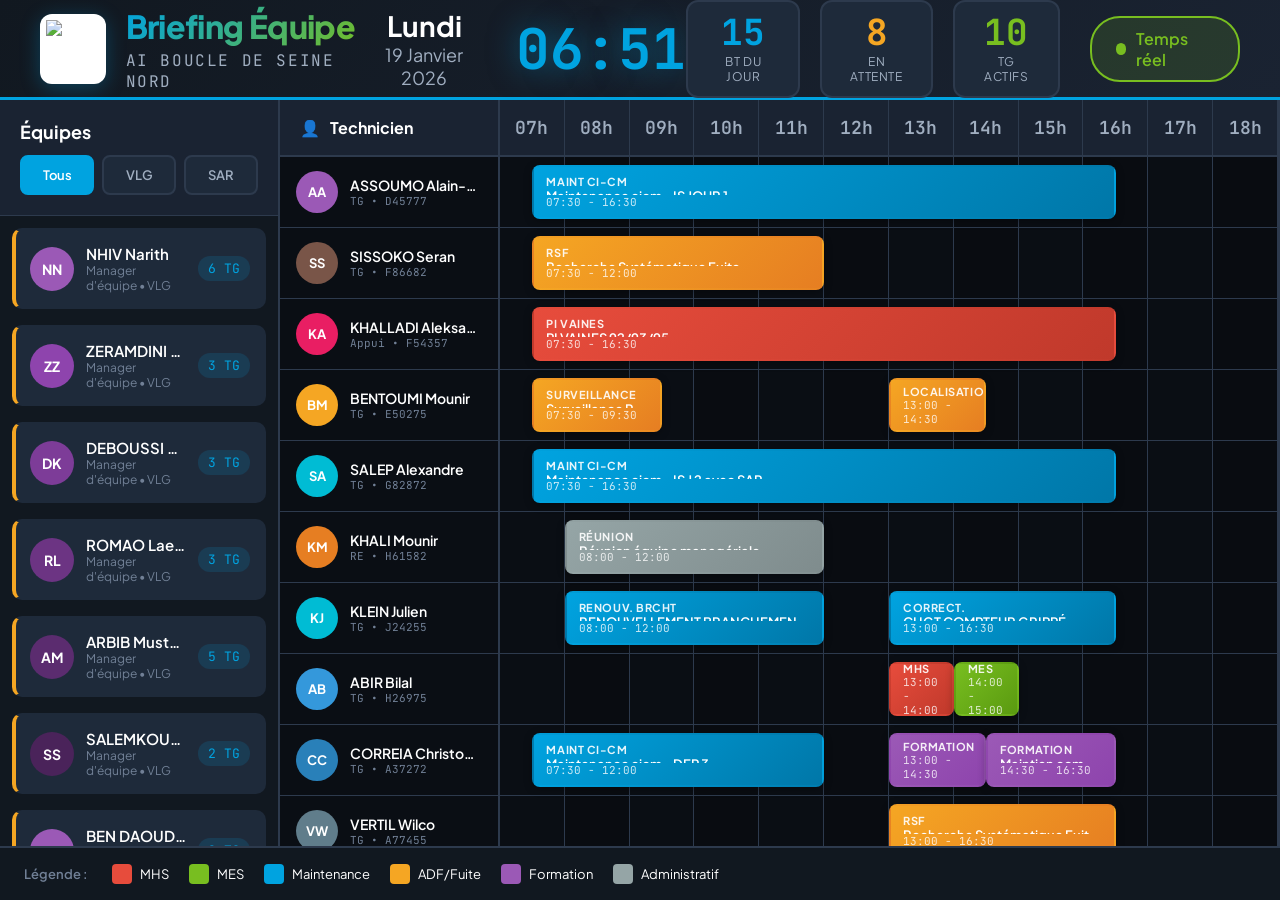
==== briefing.html @ 9b5181e1 "Add files via upload" ====
<!DOCTYPE html>
<html lang="fr">
<head>
    <meta charset="UTF-8">
    <meta name="viewport" content="width=device-width, initial-scale=1.0">
    <title>GRDF BDSN - Briefing Équipe</title>
    <link rel="preconnect" href="https://fonts.googleapis.com">
    <link rel="preconnect" href="https://fonts.gstatic.com" crossorigin>
    <link href="https://fonts.googleapis.com/css2?family=JetBrains+Mono:wght@400;500;600;700&family=Plus+Jakarta+Sans:wght@400;500;600;700;800&display=swap" rel="stylesheet">
    <style>
        :root {
            /* GRDF Corporate Colors */
            --grdf-blue: #00A3E0;
            --grdf-blue-dark: #0077A8;
            --grdf-green: #78BE20;
            --grdf-green-dark: #5A9A10;
            --grdf-orange: #F5A623;
            --grdf-red: #E74C3C;
            
            /* Dark Theme for visibility */
            --bg-primary: #0a0e14;
            --bg-secondary: #111820;
            --bg-tertiary: #1a2332;
            --bg-card: #1e2a3a;
            --border-color: #2d3a4d;
            --border-accent: #3d4a5d;
            
            /* Text - High contrast */
            --text-primary: #ffffff;
            --text-secondary: #a0aec0;
            --text-muted: #718096;
            
            /* Status Colors - Vibrant */
            --status-pending: #F5A623;
            --status-inprogress: #00A3E0;
            --status-completed: #78BE20;
            
            /* Type Colors */
            --type-mhs: #E74C3C;
            --type-mes: #78BE20;
            --type-maintenance: #00A3E0;
            --type-adf: #F5A623;
            --type-formation: #9B59B6;
            --type-administratif: #95A5A6;
            
            /* Fonts */
            --font-mono: 'JetBrains Mono', monospace;
            --font-sans: 'Plus Jakarta Sans', sans-serif;
        }

        * {
            margin: 0;
            padding: 0;
            box-sizing: border-box;
        }

        html, body {
            width: 100%;
            height: 100%;
            overflow: hidden;
            font-family: var(--font-sans);
            background: var(--bg-primary);
            color: var(--text-primary);
        }

        /* ==================== MAIN LAYOUT ==================== */
        .app {
            display: flex;
            flex-direction: column;
            height: 100vh;
            width: 100vw;
        }

        /* ==================== HEADER ==================== */
        .header {
            height: 100px;
            background: linear-gradient(135deg, var(--bg-secondary) 0%, var(--bg-tertiary) 100%);
            border-bottom: 3px solid var(--grdf-blue);
            display: flex;
            align-items: center;
            justify-content: space-between;
            padding: 0 40px;
            flex-shrink: 0;
        }

        .header-left {
            display: flex;
            align-items: center;
            gap: 30px;
        }

        .logo {
            display: flex;
            align-items: center;
            gap: 20px;
        }

        .logo-icon {
            width: 70px;
            height: 70px;
            border-radius: 12px;
            overflow: hidden;
            background: white;
            padding: 6px;
            box-shadow: 0 4px 20px rgba(0,163,224,0.3);
        }

        .logo-icon img {
            width: 100%;
            height: 100%;
            object-fit: contain;
        }

        .logo-text {
            display: flex;
            flex-direction: column;
            gap: 4px;
        }

        .logo-title {
            font-size: 32px;
            font-weight: 800;
            letter-spacing: -0.02em;
            background: linear-gradient(135deg, var(--grdf-blue), var(--grdf-green));
            -webkit-background-clip: text;
            -webkit-text-fill-color: transparent;
            background-clip: text;
        }

        .logo-subtitle {
            font-family: var(--font-mono);
            font-size: 16px;
            color: var(--text-secondary);
            letter-spacing: 0.1em;
        }

        .header-center {
            display: flex;
            align-items: center;
            gap: 40px;
        }

        .date-display {
            text-align: center;
        }

        .date-day {
            font-size: 28px;
            font-weight: 700;
            color: var(--text-primary);
        }

        .date-full {
            font-size: 18px;
            color: var(--text-secondary);
        }

        .clock {
            font-family: var(--font-mono);
            font-size: 56px;
            font-weight: 700;
            color: var(--grdf-blue);
            text-shadow: 0 0 30px rgba(0,163,224,0.5);
        }

        .header-right {
            display: flex;
            align-items: center;
            gap: 30px;
        }

        .stats-row {
            display: flex;
            gap: 20px;
        }

        .stat-box {
            background: var(--bg-card);
            border: 2px solid var(--border-color);
            border-radius: 12px;
            padding: 12px 24px;
            text-align: center;
            min-width: 100px;
            transition: all 0.3s;
        }

        .stat-box:hover {
            border-color: var(--grdf-blue);
            transform: scale(1.05);
        }

        .stat-value {
            font-family: var(--font-mono);
            font-size: 36px;
            font-weight: 700;
            line-height: 1;
        }

        .stat-value.blue { color: var(--grdf-blue); }
        .stat-value.green { color: var(--grdf-green); }
        .stat-value.orange { color: var(--grdf-orange); }

        .stat-label {
            font-size: 12px;
            color: var(--text-secondary);
            text-transform: uppercase;
            letter-spacing: 0.05em;
            margin-top: 4px;
        }

        .live-badge {
            display: flex;
            align-items: center;
            gap: 10px;
            background: rgba(120,190,32,0.15);
            border: 2px solid var(--grdf-green);
            border-radius: 30px;
            padding: 10px 24px;
            font-size: 16px;
            font-weight: 600;
            color: var(--grdf-green);
        }

        .live-dot {
            width: 12px;
            height: 12px;
            background: var(--grdf-green);
            border-radius: 50%;
            animation: pulse 2s infinite;
        }

        @keyframes pulse {
            0%, 100% { opacity: 1; box-shadow: 0 0 0 0 rgba(120,190,32,0.7); }
            50% { opacity: 0.8; box-shadow: 0 0 0 10px rgba(120,190,32,0); }
        }

        /* ==================== CONTENT AREA ==================== */
        .content {
            flex: 1;
            display: flex;
            overflow: hidden;
        }

        /* ==================== TEAMS SIDEBAR ==================== */
        .teams-sidebar {
            width: 280px;
            background: var(--bg-secondary);
            border-right: 2px solid var(--border-color);
            display: flex;
            flex-direction: column;
            overflow: hidden;
        }

        .sidebar-header {
            padding: 20px;
            border-bottom: 1px solid var(--border-color);
            background: var(--bg-tertiary);
        }

        .sidebar-title {
            font-size: 18px;
            font-weight: 700;
            margin-bottom: 12px;
        }

        .team-filters {
            display: flex;
            gap: 8px;
        }

        .filter-btn {
            flex: 1;
            padding: 10px;
            background: var(--bg-card);
            border: 2px solid var(--border-color);
            border-radius: 8px;
            color: var(--text-secondary);
            font-family: var(--font-sans);
            font-size: 13px;
            font-weight: 600;
            cursor: pointer;
            transition: all 0.2s;
        }

        .filter-btn:hover {
            border-color: var(--grdf-blue);
            color: var(--text-primary);
        }

        .filter-btn.active {
            background: var(--grdf-blue);
            border-color: var(--grdf-blue);
            color: white;
        }

        .teams-list {
            flex: 1;
            overflow-y: auto;
            padding: 12px;
        }

        .team-group {
            margin-bottom: 16px;
        }

        .team-group-title {
            font-family: var(--font-mono);
            font-size: 11px;
            font-weight: 600;
            color: var(--text-muted);
            text-transform: uppercase;
            letter-spacing: 0.1em;
            padding: 8px 12px;
            border-bottom: 1px solid var(--border-color);
            margin-bottom: 8px;
        }

        .team-item {
            display: flex;
            align-items: center;
            gap: 12px;
            padding: 14px;
            background: var(--bg-card);
            border: 2px solid transparent;
            border-radius: 10px;
            margin-bottom: 8px;
            cursor: pointer;
            transition: all 0.2s;
        }

        .team-item:hover {
            border-color: var(--border-accent);
            transform: translateX(4px);
        }

        .team-item.active {
            border-color: var(--grdf-blue);
            background: rgba(0,163,224,0.1);
        }

        .team-item.manager {
            border-left: 4px solid var(--grdf-orange);
        }

        .team-avatar {
            width: 44px;
            height: 44px;
            border-radius: 50%;
            display: flex;
            align-items: center;
            justify-content: center;
            font-size: 14px;
            font-weight: 700;
            flex-shrink: 0;
        }

        .team-info {
            flex: 1;
            min-width: 0;
        }

        .team-name {
            font-size: 15px;
            font-weight: 600;
            white-space: nowrap;
            overflow: hidden;
            text-overflow: ellipsis;
        }

        .team-role {
            font-size: 12px;
            color: var(--text-muted);
        }

        .team-count {
            font-family: var(--font-mono);
            font-size: 13px;
            color: var(--grdf-blue);
            background: rgba(0,163,224,0.15);
            padding: 4px 10px;
            border-radius: 12px;
        }

        /* ==================== MAIN TIMELINE ==================== */
        .timeline-area {
            flex: 1;
            display: flex;
            flex-direction: column;
            overflow: hidden;
            background: var(--bg-primary);
        }

        .timeline-header {
            display: flex;
            background: var(--bg-tertiary);
            border-bottom: 2px solid var(--border-color);
            flex-shrink: 0;
        }

        .timeline-corner {
            width: 220px;
            min-width: 220px;
            padding: 16px 20px;
            font-weight: 700;
            font-size: 16px;
            border-right: 2px solid var(--border-color);
            display: flex;
            align-items: center;
            gap: 10px;
        }

        .timeline-hours {
            flex: 1;
            display: flex;
        }

        .timeline-hour {
            flex: 1;
            padding: 16px 0;
            text-align: center;
            font-family: var(--font-mono);
            font-size: 18px;
            font-weight: 600;
            color: var(--text-secondary);
            border-right: 1px solid var(--border-color);
            position: relative;
        }

        .timeline-hour.current {
            color: var(--grdf-blue);
            background: rgba(0,163,224,0.1);
        }

        .timeline-hour.current::after {
            content: '';
            position: absolute;
            bottom: 0;
            left: 50%;
            width: 3px;
            height: 100vh;
            background: var(--grdf-blue);
            opacity: 0.5;
            transform: translateX(-50%);
            z-index: 10;
        }

        .timeline-body {
            flex: 1;
            overflow-y: auto;
            overflow-x: hidden;
        }

        .timeline-row {
            display: flex;
            border-bottom: 1px solid var(--border-color);
            min-height: 70px;
            transition: all 0.2s;
        }

        .timeline-row:hover {
            background: var(--bg-secondary);
        }

        .timeline-row.selected {
            background: rgba(0,163,224,0.1);
        }

        .timeline-agent {
            width: 220px;
            min-width: 220px;
            padding: 12px 16px;
            display: flex;
            align-items: center;
            gap: 12px;
            border-right: 2px solid var(--border-color);
            cursor: pointer;
            transition: all 0.2s;
        }

        .timeline-agent:hover {
            background: var(--bg-tertiary);
        }

        .agent-avatar {
            width: 42px;
            height: 42px;
            border-radius: 50%;
            display: flex;
            align-items: center;
            justify-content: center;
            font-size: 13px;
            font-weight: 700;
            flex-shrink: 0;
        }

        .agent-info {
            flex: 1;
            min-width: 0;
        }

        .agent-name {
            font-size: 14px;
            font-weight: 600;
            white-space: nowrap;
            overflow: hidden;
            text-overflow: ellipsis;
        }

        .agent-meta {
            font-size: 11px;
            color: var(--text-muted);
            font-family: var(--font-mono);
        }

        .timeline-slots {
            flex: 1;
            display: flex;
            position: relative;
        }

        .timeline-slot {
            flex: 1;
            border-right: 1px solid var(--border-color);
            min-height: 70px;
        }

        .timeline-slot:nth-child(even) {
            background: rgba(0,0,0,0.15);
        }

        /* BT Blocks */
        .bt-block {
            position: absolute;
            top: 8px;
            bottom: 8px;
            border-radius: 8px;
            padding: 8px 12px;
            display: flex;
            flex-direction: column;
            justify-content: center;
            cursor: pointer;
            transition: all 0.2s;
            overflow: hidden;
            box-shadow: 0 2px 8px rgba(0,0,0,0.3);
            border: 2px solid transparent;
        }

        .bt-block:hover {
            transform: scaleY(1.1);
            z-index: 20;
            box-shadow: 0 4px 20px rgba(0,0,0,0.5);
        }

        .bt-block.selected {
            border-color: white;
            z-index: 25;
        }

        .bt-block.mhs { background: linear-gradient(135deg, var(--type-mhs), #c0392b); }
        .bt-block.mes { background: linear-gradient(135deg, var(--type-mes), #5a9a10); }
        .bt-block.maintenance { background: linear-gradient(135deg, var(--type-maintenance), #0077a8); }
        .bt-block.adf { background: linear-gradient(135deg, var(--type-adf), #e67e22); }
        .bt-block.formation { background: linear-gradient(135deg, var(--type-formation), #8e44ad); }
        .bt-block.administratif { background: linear-gradient(135deg, var(--type-administratif), #7f8c8d); }

        .bt-block-type {
            font-size: 11px;
            font-weight: 700;
            text-transform: uppercase;
            letter-spacing: 0.05em;
            opacity: 0.9;
        }

        .bt-block-title {
            font-size: 13px;
            font-weight: 600;
            white-space: nowrap;
            overflow: hidden;
            text-overflow: ellipsis;
            line-height: 1.3;
        }

        .bt-block-time {
            font-family: var(--font-mono);
            font-size: 11px;
            opacity: 0.8;
        }

        /* ==================== DETAIL PANEL ==================== */
        .detail-panel {
            width: 0;
            background: var(--bg-secondary);
            border-left: 2px solid var(--border-color);
            overflow: hidden;
            transition: width 0.3s ease;
            display: flex;
            flex-direction: column;
        }

        .detail-panel.open {
            width: 450px;
        }

        .detail-header {
            padding: 24px;
            background: var(--bg-tertiary);
            border-bottom: 2px solid var(--border-color);
            display: flex;
            justify-content: space-between;
            align-items: flex-start;
        }

        .detail-title-section {
            flex: 1;
        }

        .detail-bt-number {
            font-family: var(--font-mono);
            font-size: 14px;
            color: var(--grdf-blue);
            margin-bottom: 8px;
        }

        .detail-title {
            font-size: 20px;
            font-weight: 700;
            line-height: 1.3;
        }

        .detail-close {
            width: 44px;
            height: 44px;
            display: flex;
            align-items: center;
            justify-content: center;
            background: var(--bg-card);
            border: 2px solid var(--border-color);
            border-radius: 10px;
            color: var(--text-secondary);
            cursor: pointer;
            font-size: 24px;
            transition: all 0.2s;
            flex-shrink: 0;
            margin-left: 16px;
        }

        .detail-close:hover {
            border-color: var(--grdf-red);
            color: var(--grdf-red);
        }

        .detail-body {
            flex: 1;
            overflow-y: auto;
            padding: 24px;
        }

        .detail-section {
            margin-bottom: 28px;
        }

        .detail-section-title {
            font-family: var(--font-mono);
            font-size: 11px;
            font-weight: 600;
            text-transform: uppercase;
            letter-spacing: 0.1em;
            color: var(--text-muted);
            padding-bottom: 12px;
            border-bottom: 1px solid var(--border-color);
            margin-bottom: 16px;
        }

        .detail-grid {
            display: grid;
            grid-template-columns: 1fr 1fr;
            gap: 16px;
        }

        .detail-item {
            display: flex;
            flex-direction: column;
            gap: 4px;
        }

        .detail-item.full {
            grid-column: span 2;
        }

        .detail-label {
            font-size: 11px;
            color: var(--text-muted);
            text-transform: uppercase;
            letter-spacing: 0.05em;
        }

        .detail-value {
            font-size: 15px;
            color: var(--text-primary);
            line-height: 1.4;
        }

        .detail-type-badge {
            display: inline-flex;
            align-items: center;
            gap: 8px;
            padding: 8px 16px;
            border-radius: 8px;
            font-size: 14px;
            font-weight: 600;
        }

        .detail-type-badge.mhs { background: rgba(231,76,60,0.2); color: var(--type-mhs); }
        .detail-type-badge.mes { background: rgba(120,190,32,0.2); color: var(--type-mes); }
        .detail-type-badge.maintenance { background: rgba(0,163,224,0.2); color: var(--type-maintenance); }
        .detail-type-badge.adf { background: rgba(245,166,35,0.2); color: var(--type-adf); }
        .detail-type-badge.formation { background: rgba(155,89,182,0.2); color: var(--type-formation); }
        .detail-type-badge.administratif { background: rgba(149,165,166,0.2); color: var(--type-administratif); }

        .detail-team-list {
            display: flex;
            flex-direction: column;
            gap: 12px;
        }

        .detail-team-member {
            display: flex;
            align-items: center;
            gap: 14px;
            padding: 14px;
            background: var(--bg-card);
            border-radius: 10px;
            border: 1px solid var(--border-color);
        }

        .detail-team-avatar {
            width: 46px;
            height: 46px;
            border-radius: 50%;
            display: flex;
            align-items: center;
            justify-content: center;
            font-size: 14px;
            font-weight: 700;
        }

        .detail-team-info {
            flex: 1;
        }

        .detail-team-name {
            font-size: 15px;
            font-weight: 600;
        }

        .detail-team-role {
            font-size: 12px;
            color: var(--text-secondary);
        }

        .detail-observations {
            background: var(--bg-card);
            border: 1px solid var(--border-color);
            border-radius: 10px;
            padding: 16px;
            font-size: 14px;
            line-height: 1.6;
            color: var(--text-secondary);
        }

        /* ==================== LEGEND ==================== */
        .legend {
            display: flex;
            align-items: center;
            gap: 24px;
            padding: 16px 24px;
            background: var(--bg-secondary);
            border-top: 2px solid var(--border-color);
        }

        .legend-title {
            font-size: 13px;
            font-weight: 600;
            color: var(--text-muted);
        }

        .legend-items {
            display: flex;
            gap: 20px;
            flex-wrap: wrap;
        }

        .legend-item {
            display: flex;
            align-items: center;
            gap: 8px;
            font-size: 13px;
        }

        .legend-color {
            width: 20px;
            height: 20px;
            border-radius: 4px;
        }

        .legend-color.mhs { background: var(--type-mhs); }
        .legend-color.mes { background: var(--type-mes); }
        .legend-color.maintenance { background: var(--type-maintenance); }
        .legend-color.adf { background: var(--type-adf); }
        .legend-color.formation { background: var(--type-formation); }
        .legend-color.administratif { background: var(--type-administratif); }

        /* ==================== SCROLLBAR ==================== */
        ::-webkit-scrollbar {
            width: 10px;
            height: 10px;
        }

        ::-webkit-scrollbar-track {
            background: var(--bg-primary);
        }

        ::-webkit-scrollbar-thumb {
            background: var(--border-color);
            border-radius: 5px;
        }

        ::-webkit-scrollbar-thumb:hover {
            background: var(--border-accent);
        }

        /* ==================== RESPONSIVE 4K ==================== */
        @media (min-width: 3000px) {
            .header { height: 140px; padding: 0 60px; }
            .logo-icon { width: 100px; height: 100px; }
            .logo-title { font-size: 48px; }
            .logo-subtitle { font-size: 22px; }
            .clock { font-size: 80px; }
            .date-day { font-size: 40px; }
            .date-full { font-size: 24px; }
            .stat-value { font-size: 52px; }
            .stat-label { font-size: 16px; }
            .teams-sidebar { width: 380px; }
            .team-item { padding: 20px; }
            .team-name { font-size: 20px; }
            .timeline-corner { width: 300px; min-width: 300px; font-size: 22px; }
            .timeline-hour { font-size: 24px; padding: 24px 0; }
            .timeline-agent { width: 300px; min-width: 300px; }
            .agent-name { font-size: 18px; }
            .timeline-row { min-height: 90px; }
            .bt-block { padding: 12px 16px; }
            .bt-block-type { font-size: 14px; }
            .bt-block-title { font-size: 16px; }
            .detail-panel.open { width: 600px; }
            .detail-title { font-size: 28px; }
        }
    </style>
</head>
<body>
    <div class="app">
        <!-- HEADER -->
        <header class="header">
            <div class="header-left">
                <div class="logo">
                    <div class="logo-icon">
                        <img src="https://raw.githubusercontent.com/rachidben91-web/Lecteur-plan-terrain/main/assets/logo-grdf-bdsn1.png" alt="GRDF">
                    </div>
                    <div class="logo-text">
                        <span class="logo-title">Briefing Équipe</span>
                        <span class="logo-subtitle">AI BOUCLE DE SEINE NORD</span>
                    </div>
                </div>
            </div>
            <div class="header-center">
                <div class="date-display">
                    <div class="date-day" id="dateDay">Lundi</div>
                    <div class="date-full" id="dateFull">19 Janvier 2026</div>
                </div>
                <div class="clock" id="clock">07:30</div>
            </div>
            <div class="header-right">
                <div class="stats-row">
                    <div class="stat-box">
                        <div class="stat-value blue" id="statBT">32</div>
                        <div class="stat-label">BT du jour</div>
                    </div>
                    <div class="stat-box">
                        <div class="stat-value orange" id="statPending">8</div>
                        <div class="stat-label">En attente</div>
                    </div>
                    <div class="stat-box">
                        <div class="stat-value green" id="statActive">24</div>
                        <div class="stat-label">TG actifs</div>
                    </div>
                </div>
                <div class="live-badge">
                    <div class="live-dot"></div>
                    <span>Temps réel</span>
                </div>
            </div>
        </header>

        <!-- CONTENT -->
        <div class="content">
            <!-- TEAMS SIDEBAR -->
            <aside class="teams-sidebar">
                <div class="sidebar-header">
                    <div class="sidebar-title">Équipes</div>
                    <div class="team-filters">
                        <button class="filter-btn active" data-filter="all">Tous</button>
                        <button class="filter-btn" data-filter="VLG">VLG</button>
                        <button class="filter-btn" data-filter="SAR">SAR</button>
                    </div>
                </div>
                <div class="teams-list" id="teamsList">
                    <!-- Populated by JS -->
                </div>
            </aside>

            <!-- TIMELINE -->
            <div class="timeline-area">
                <div class="timeline-header">
                    <div class="timeline-corner">
                        <span>👤</span>
                        <span>Technicien</span>
                    </div>
                    <div class="timeline-hours" id="timelineHours">
                        <!-- Hours 7h to 18h -->
                    </div>
                </div>
                <div class="timeline-body" id="timelineBody">
                    <!-- Timeline rows -->
                </div>
            </div>

            <!-- DETAIL PANEL -->
            <div class="detail-panel" id="detailPanel">
                <div class="detail-header">
                    <div class="detail-title-section">
                        <div class="detail-bt-number" id="detailBtNumber"></div>
                        <h2 class="detail-title" id="detailTitle"></h2>
                    </div>
                    <button class="detail-close" onclick="closeDetail()">✕</button>
                </div>
                <div class="detail-body" id="detailBody">
                    <!-- Detail content -->
                </div>
            </div>
        </div>

        <!-- LEGEND -->
        <div class="legend">
            <span class="legend-title">Légende :</span>
            <div class="legend-items">
                <div class="legend-item"><div class="legend-color mhs"></div><span>MHS</span></div>
                <div class="legend-item"><div class="legend-color mes"></div><span>MES</span></div>
                <div class="legend-item"><div class="legend-color maintenance"></div><span>Maintenance</span></div>
                <div class="legend-item"><div class="legend-color adf"></div><span>ADF/Fuite</span></div>
                <div class="legend-item"><div class="legend-color formation"></div><span>Formation</span></div>
                <div class="legend-item"><div class="legend-color administratif"></div><span>Administratif</span></div>
            </div>
        </div>
    </div>

    <script>
        // ==================== DATA ====================
        const managers = [
            { name: 'NHIV Narith', nni: 'F23382', role: 'Manager d\'équipe', site: 'VLG', color: '#9B59B6' },
            { name: 'ZERAMDINI Zied', nni: 'J00654', role: 'Manager d\'équipe', site: 'VLG', color: '#8E44AD' },
            { name: 'DEBOUSSI Karim', nni: 'J00354', role: 'Manager d\'équipe', site: 'VLG', color: '#7D3C98' },
            { name: 'ROMAO Laetitia', nni: 'C53976', role: 'Manager d\'équipe', site: 'VLG', color: '#6C3483' },
            { name: 'ARBIB Mustapha', nni: 'I73173', role: 'Manager d\'équipe', site: 'VLG', color: '#5B2C6F' },
            { name: 'SALEMKOUR Sabrina', nni: 'E41148', role: 'Manager d\'équipe', site: 'VLG', color: '#4A235A' },
            { name: 'BEN DAOUD Rachid', nni: 'J60772', role: 'Manager d\'équipe', site: 'VLG', color: '#9B59B6' },
            { name: 'YAGOUBI Walid', nni: 'G58854', role: 'Manager d\'équipe', site: 'SAR', color: '#E67E22' },
            { name: 'ICHOUHID-AYADI Milia', nni: 'J57273', role: 'Manager d\'équipe', site: 'SAR', color: '#D35400' }
        ];

        const technicians = [
            // Équipe Narith Nhiv
            { name: 'KHALI Mounir', nni: 'H61582', role: 'RE', site: 'VLG', manager: 'NHIV Narith', color: '#E67E22' },
            { name: 'CAUSSARIEU Thomas', nni: 'A94073', role: 'TG', site: 'VLG', manager: 'NHIV Narith', color: '#3498DB' },
            { name: 'DESFONTAINES Richard', nni: 'E51772', role: 'TG', site: 'VLG', manager: 'NHIV Narith', color: '#2ECC71' },
            { name: 'FOURMONT Cédric', nni: 'I20971', role: 'TG', site: 'VLG', manager: 'NHIV Narith', color: '#1ABC9C' },
            { name: 'KLEIN Julien', nni: 'J24255', role: 'TG', site: 'VLG', manager: 'NHIV Narith', color: '#00BCD4' },
            { name: 'LE BOMIN Thomas', nni: 'G47781', role: 'TG', site: 'VLG', manager: 'NHIV Narith', color: '#03A9F4' },
            
            // Équipe Zied Zeramdini
            { name: 'ARIF Kamel', nni: 'F62981', role: 'TG', site: 'VLG', manager: 'ZERAMDINI Zied', color: '#9C27B0' },
            { name: 'HENRY Alexandre', nni: 'C33576', role: 'TG', site: 'VLG', manager: 'ZERAMDINI Zied', color: '#673AB7' },
            { name: 'SEGUY Alexis', nni: 'C35074', role: 'TG', site: 'VLG', manager: 'ZERAMDINI Zied', color: '#E67E22' },
            
            // Équipe Karim Deboussi
            { name: 'BENTOUMI Mounir', nni: 'E50275', role: 'TG', site: 'VLG', manager: 'DEBOUSSI Karim', color: '#F5A623' },
            { name: 'CISSE Amadou', nni: 'B99384', role: 'TG', site: 'VLG', manager: 'DEBOUSSI Karim', color: '#FF5722' },
            { name: 'SALEP Alexandre', nni: 'G82872', role: 'TG', site: 'VLG', manager: 'DEBOUSSI Karim', color: '#00BCD4' },
            
            // Équipe Laetitia Romao
            { name: 'ABIR Bilal', nni: 'H26975', role: 'TG', site: 'VLG', manager: 'ROMAO Laetitia', color: '#3498DB' },
            { name: 'CISSE Moussa', nni: 'I13252', role: 'TG', site: 'VLG', manager: 'ROMAO Laetitia', color: '#E74C3C' },
            { name: 'CORREIA Christopher', nni: 'A37272', role: 'TG', site: 'VLG', manager: 'ROMAO Laetitia', color: '#2980B9' },
            
            // Équipe Mustapha Arbib
            { name: 'ASSOUMO Alain-Bruno', nni: 'D45777', role: 'TG', site: 'VLG', manager: 'ARBIB Mustapha', color: '#9B59B6' },
            { name: 'HAJJI Toufik', nni: 'C53276', role: 'TG', site: 'VLG', manager: 'ARBIB Mustapha', color: '#8E44AD' },
            { name: 'SISSOKO Seran', nni: 'F86682', role: 'TG', site: 'VLG', manager: 'ARBIB Mustapha', color: '#795548' },
            { name: 'TELDJI Djamel', nni: 'H11281', role: 'TG', site: 'VLG', manager: 'ARBIB Mustapha', color: '#4CAF50' },
            
            // Équipe Sabrina Salemkour
            { name: 'DIALLO Amadou', nni: 'A73777', role: 'TG', site: 'VLG', manager: 'SALEMKOUR Sabrina', color: '#FF9800' },
            { name: 'VERTIL Wilco', nni: 'A77455', role: 'TG', site: 'VLG', manager: 'SALEMKOUR Sabrina', color: '#607D8B' },
            
            // Équipe Rachid Ben Daoud
            { name: 'ROBICHON Jordan', nni: 'A14356', role: 'TG', site: 'VLG', manager: 'BEN DAOUD Rachid', color: '#00BFA5' },
            { name: 'STEHELYN Hakim', nni: 'E10173', role: 'TG', site: 'VLG', manager: 'BEN DAOUD Rachid', color: '#FF5722' },
            
            // Équipe Walid Yagoubi (SAR)
            { name: 'ARKAN Mesut', nni: 'C61984', role: 'TG', site: 'SAR', manager: 'YAGOUBI Walid', color: '#FF5722' },
            { name: 'CLINQUART Cédric', nni: 'H47480', role: 'TG', site: 'SAR', manager: 'YAGOUBI Walid', color: '#BF360C' },
            
            // Équipe Milia (SAR)
            { name: 'PICCININ Alexandre', nni: 'B51877', role: 'TG', site: 'SAR', manager: 'ICHOUHID-AYADI Milia', color: '#651FFF' },
            
            // Appui
            { name: 'KHALLADI Aleksandra', nni: 'F54357', role: 'Appui', site: 'VLG', manager: 'ARBIB Mustapha', color: '#E91E63' }
        ];

        const btData = [
            {
                id: 'BT22626000801',
                type: 'mhs',
                typeLabel: 'MHS',
                title: 'MHS n° U0169TT3 AVEC DEPOSE COMPTEUR',
                client: 'M. TOMAS CHRISTOPHE',
                phone: '0676873110',
                address: '20 RUE HOCHE 92700 COLOMBES',
                pdl: 'GI040987',
                timeStart: '13:00',
                timeEnd: '14:00',
                agent: 'ABIR Bilal',
                team: [
                    { name: 'ABIR Bilal', nni: 'H26975', role: 'Responsable d\'équipe', color: '#3498DB' },
                    { name: 'CAUSSARIEU Thomas', nni: 'A94073', role: 'Agent', color: '#78BE20' }
                ],
                observations: 'MHS n° U0169TT3 AVEC DEPOSE COMPTEUR/ GI040987 / G25 / FOR113 + PHOTOS / PO 13H30'
            },
            {
                id: 'BT22626000781',
                type: 'mes',
                typeLabel: 'MES',
                title: 'CHGT CPTR // n°DE09HTS2',
                client: 'Mme MAAFI-YOUNG',
                phone: '06 17 30 30 87',
                address: '263 RUE DES GROS GRES 92700 COLOMBES',
                pdl: '21548335663519',
                timeStart: '14:00',
                timeEnd: '15:00',
                agent: 'ABIR Bilal',
                team: [
                    { name: 'ABIR Bilal', nni: 'H26975', role: 'Chef de travaux', color: '#3498DB' },
                    { name: 'CAUSSARIEU Thomas', nni: 'A94073', role: 'Agent', color: '#78BE20' }
                ],
                observations: 'CHANGEMENT DE COMPTEUR + POSE MODULE // G25'
            },
            {
                id: 'BT22626000818',
                type: 'maintenance',
                typeLabel: 'MAINT CI-CM',
                title: 'Maintenance cicm - IS JOUR 1',
                address: '92390 VILLENEUVE LA GARENNE',
                timeStart: '07:30',
                timeEnd: '16:30',
                agent: 'ASSOUMO Alain-Bruno',
                team: [
                    { name: 'ASSOUMO Alain-Bruno', nni: 'D45777', role: 'OIS', color: '#9B59B6' }
                ],
                observations: 'Réaliser la maintenance préventive selon le prescrit. Traiter tous les champs de l\'inventaire GMAO.'
            },
            {
                id: 'BT22625034621',
                type: 'adf',
                typeLabel: 'SURVEILLANCE',
                title: 'Surveillance RP22624011481',
                address: '59 AV CHARLES DE GAULLE MONTMORENCY',
                timeStart: '07:30',
                timeEnd: '09:30',
                agent: 'BENTOUMI Mounir',
                team: [
                    { name: 'BENTOUMI Mounir', nni: 'E50275', role: 'Chef de travaux', color: '#F5A623' },
                    { name: 'CISSE Moussa', nni: 'I13252', role: 'Agent', color: '#E74C3C' }
                ],
                observations: 'Surveillance ADF - Contacter le BEX pour rendre compte.'
            },
            {
                id: 'BT22626001136',
                type: 'adf',
                typeLabel: 'LOCALISATION',
                title: 'Localisation ADF22626000281',
                address: '1 RUE AMPERE 92700 COLOMBES',
                timeStart: '13:00',
                timeEnd: '14:30',
                agent: 'BENTOUMI Mounir',
                team: [
                    { name: 'BENTOUMI Mounir', nni: 'E50275', role: 'Chef de travaux', color: '#F5A623' },
                    { name: 'CISSE Moussa', nni: 'I13252', role: 'Agent', color: '#E74C3C' }
                ],
                observations: 'Localisation de fuite. Réaliser les sondages sur chaussée et/ou trottoir.'
            },
            {
                id: 'BT22626000822',
                type: 'maintenance',
                typeLabel: 'MAINT CI-CM',
                title: 'Maintenance cicm - DEP 3',
                address: '92390 VILLENEUVE LA GARENNE',
                timeStart: '07:30',
                timeEnd: '12:00',
                agent: 'CORREIA Christopher',
                team: [
                    { name: 'CORREIA Christopher', nni: 'A37272', role: 'OIS', color: '#2980B9' }
                ],
                observations: 'Maintenance préventive CI-CM. Traiter les OT VSIC associés.'
            },
            {
                id: 'BT22625034924',
                type: 'formation',
                typeLabel: 'FORMATION',
                title: 'Maintien competence soudage cuivre',
                address: '137 BD CHARLES DE GAULLE VLG - AIRE PÉDAGO',
                timeStart: '13:00',
                timeEnd: '14:30',
                agent: 'CORREIA Christopher',
                team: [
                    { name: 'CORREIA Christopher', nni: 'A37272', role: 'Agent', color: '#2980B9' }
                ],
                observations: 'Maintien de competence soudage cuivre sur l\'aire pédagogique'
            },
            {
                id: 'BT22625034925',
                type: 'formation',
                typeLabel: 'FORMATION',
                title: 'Maintien competence soudage PE',
                address: '137 BD CHARLES DE GAULLE VLG - AIRE PÉDAGO',
                timeStart: '14:30',
                timeEnd: '16:30',
                agent: 'CORREIA Christopher',
                team: [
                    { name: 'CORREIA Christopher', nni: 'A37272', role: 'Agent', color: '#2980B9' }
                ],
                observations: 'MAINTIEN DE COMPETENCE SOUDAGE PE - CREATION DE BRCH'
            },
            {
                id: 'BT22626001204',
                type: 'maintenance',
                typeLabel: 'RENOUV. BRCHT',
                title: 'RENOUVELLEMENT BRANCHEMENT FONTE DN170',
                address: '31 RUE HOCHE 92270 BOIS COLOMBES',
                timeStart: '08:00',
                timeEnd: '12:00',
                agent: 'KLEIN Julien',
                team: [
                    { name: 'KLEIN Julien', nni: 'J24255', role: 'Chef de travaux', color: '#00BCD4' },
                    { name: 'SEGUY Alexis', nni: 'C35074', role: 'Agent', color: '#E67E22' }
                ],
                observations: '35%LIE sur prise, 30%LIE sur trou de ballon. Branchement à renouveler.'
            },
            {
                id: 'BT22626001141',
                type: 'maintenance',
                typeLabel: 'CORRECT.',
                title: 'CHGT COMPTEUR GRIPPÉ',
                address: '14 RUE DANIEL ASNIERES - 3ème étage',
                timeStart: '13:00',
                timeEnd: '16:30',
                agent: 'KLEIN Julien',
                team: [
                    { name: 'KLEIN Julien', nni: 'J24255', role: 'Chef de travaux', color: '#00BCD4' },
                    { name: 'SEGUY Alexis', nni: 'C35074', role: 'Agent', color: '#E67E22' }
                ],
                observations: 'Compteur écrous grippés - dé-grippage et changement compteur.'
            },
            {
                id: 'BT22625034713',
                type: 'administratif',
                typeLabel: 'RÉUNION',
                title: 'Réunion équipe managériale',
                address: '92390 VILLENEUVE LA GARENNE',
                timeStart: '08:00',
                timeEnd: '12:00',
                agent: 'KHALI Mounir',
                team: [
                    { name: 'KHALI Mounir', nni: 'H61582', role: 'RE', color: '#E67E22' }
                ],
                observations: 'Réunion d\'équipe managériale'
            },
            {
                id: 'BT22626000369',
                type: 'mhs',
                typeLabel: 'PI VAINES',
                title: 'PI VAINES 92/93/95',
                address: '137 BD CHARLES DE GAULLE VLG',
                timeStart: '07:30',
                timeEnd: '16:30',
                agent: 'KHALLADI Aleksandra',
                team: [
                    { name: 'KHALLADI Aleksandra', nni: 'F54357', role: 'OIS', color: '#E91E63' }
                ],
                observations: 'Passage interventions vaines départements 92/93/95'
            },
            {
                id: 'BT22626000861',
                type: 'maintenance',
                typeLabel: 'MAINT CI-CM',
                title: 'Maintenance cicm - IS J 2 avec SAR',
                address: '92390 VILLENEUVE LA GARENNE',
                timeStart: '07:30',
                timeEnd: '16:30',
                agent: 'SALEP Alexandre',
                team: [
                    { name: 'SALEP Alexandre', nni: 'G82872', role: 'Chef de travaux', color: '#00BCD4' },
                    { name: 'ARKAN Mesut', nni: 'C61984', role: 'Agent', color: '#FF5722' }
                ],
                observations: 'Maintenance préventive CI-CM avec doublon Sartrouville'
            },
            {
                id: 'BT22626001035',
                type: 'adf',
                typeLabel: 'RSF',
                title: 'Recherche Systématique Fuite',
                address: '92390 VILLENEUVE LA GARENNE',
                timeStart: '07:30',
                timeEnd: '12:00',
                agent: 'SISSOKO Seran',
                team: [
                    { name: 'SISSOKO Seran', nni: 'F86682', role: 'OIS', color: '#795548' }
                ],
                observations: 'Recherche systématique de fuite à pied sur réseau GN'
            },
            {
                id: 'BT22626001036',
                type: 'adf',
                typeLabel: 'RSF',
                title: 'Recherche Systématique Fuite PM',
                address: '92390 VILLENEUVE LA GARENNE',
                timeStart: '13:00',
                timeEnd: '16:30',
                agent: 'VERTIL Wilco',
                team: [
                    { name: 'VERTIL Wilco', nni: 'A77455', role: 'OIS', color: '#607D8B' }
                ],
                observations: 'Recherche systématique de fuite à pied sur réseau GN - après-midi'
            }
        ];

        // ==================== UTILITIES ====================
        function getInitials(name) {
            return name.split(' ').map(n => n[0]).join('').toUpperCase().slice(0, 2);
        }

        function timeToPercent(time) {
            const [h, m] = time.split(':').map(Number);
            const totalMinutes = (h - 7) * 60 + m; // Starting at 7h
            return (totalMinutes / (12 * 60)) * 100; // 12 hours total (7h-19h)
        }

        function updateClock() {
            const now = new Date();
            const hours = String(now.getHours()).padStart(2, '0');
            const minutes = String(now.getMinutes()).padStart(2, '0');
            document.getElementById('clock').textContent = `${hours}:${minutes}`;
            
            // Update current hour indicator
            const currentHour = now.getHours();
            document.querySelectorAll('.timeline-hour').forEach((el, idx) => {
                el.classList.toggle('current', idx + 7 === currentHour);
            });
        }

        // ==================== RENDER FUNCTIONS ====================
        function renderTimelineHeader() {
            const container = document.getElementById('timelineHours');
            let html = '';
            for (let h = 7; h <= 18; h++) {
                html += `<div class="timeline-hour">${String(h).padStart(2, '0')}h</div>`;
            }
            container.innerHTML = html;
        }

        function renderTeamsList(filter = 'all') {
            const container = document.getElementById('teamsList');
            let html = '';
            
            // Group by managers
            const filteredManagers = filter === 'all' ? managers : managers.filter(m => m.site === filter);
            
            filteredManagers.forEach(manager => {
                const teamMembers = technicians.filter(t => t.manager === manager.name && (filter === 'all' || t.site === filter));
                
                html += `
                    <div class="team-group">
                        <div class="team-item manager" onclick="filterByManager('${manager.name}')">
                            <div class="team-avatar" style="background: ${manager.color};">${getInitials(manager.name)}</div>
                            <div class="team-info">
                                <div class="team-name">${manager.name}</div>
                                <div class="team-role">${manager.role} • ${manager.site}</div>
                            </div>
                            <div class="team-count">${teamMembers.length} TG</div>
                        </div>
                    </div>
                `;
            });
            
            container.innerHTML = html;
        }

        function renderTimeline(filter = 'all', managerFilter = null) {
            const container = document.getElementById('timelineBody');
            let html = '';
            
            // Get agents who have BTs
            const agentsWithBTs = [...new Set(btData.map(bt => bt.agent))];
            
            // Filter technicians
            let filteredTechs = technicians.filter(t => agentsWithBTs.includes(t.name));
            if (filter !== 'all') {
                filteredTechs = filteredTechs.filter(t => t.site === filter);
            }
            if (managerFilter) {
                filteredTechs = filteredTechs.filter(t => t.manager === managerFilter);
            }
            
            // Sort by manager
            filteredTechs.sort((a, b) => a.manager.localeCompare(b.manager));
            
            filteredTechs.forEach(tech => {
                const techBTs = btData.filter(bt => bt.agent === tech.name);
                
                // Generate BT blocks
                let blocks = '';
                techBTs.forEach(bt => {
                    const left = timeToPercent(bt.timeStart);
                    const right = timeToPercent(bt.timeEnd);
                    const width = right - left;
                    
                    blocks += `
                        <div class="bt-block ${bt.type}" 
                             style="left: ${left}%; width: ${width}%;"
                             onclick="showBTDetail('${bt.id}')"
                             data-bt-id="${bt.id}">
                            <div class="bt-block-type">${bt.typeLabel}</div>
                            <div class="bt-block-title">${bt.title}</div>
                            <div class="bt-block-time">${bt.timeStart} - ${bt.timeEnd}</div>
                        </div>
                    `;
                });
                
                html += `
                    <div class="timeline-row" data-agent="${tech.name}">
                        <div class="timeline-agent" onclick="showAgentDetail('${tech.name}')">
                            <div class="agent-avatar" style="background: ${tech.color};">${getInitials(tech.name)}</div>
                            <div class="agent-info">
                                <div class="agent-name">${tech.name}</div>
                                <div class="agent-meta">${tech.role} • ${tech.nni}</div>
                            </div>
                        </div>
                        <div class="timeline-slots">
                            ${Array(12).fill('<div class="timeline-slot"></div>').join('')}
                            ${blocks}
                        </div>
                    </div>
                `;
            });
            
            container.innerHTML = html;
        }

        // ==================== DETAIL FUNCTIONS ====================
        function showBTDetail(btId) {
            const bt = btData.find(b => b.id === btId);
            if (!bt) return;
            
            // Highlight selected block
            document.querySelectorAll('.bt-block').forEach(el => el.classList.remove('selected'));
            document.querySelector(`[data-bt-id="${btId}"]`)?.classList.add('selected');
            
            document.getElementById('detailBtNumber').textContent = bt.id;
            document.getElementById('detailTitle').textContent = bt.title;
            
            document.getElementById('detailBody').innerHTML = `
                <div class="detail-section">
                    <div class="detail-section-title">Type d'intervention</div>
                    <div class="detail-type-badge ${bt.type}">${bt.typeLabel}</div>
                </div>
                
                <div class="detail-section">
                    <div class="detail-section-title">Informations</div>
                    <div class="detail-grid">
                        <div class="detail-item">
                            <span class="detail-label">Horaire</span>
                            <span class="detail-value">${bt.timeStart} - ${bt.timeEnd}</span>
                        </div>
                        ${bt.client ? `
                        <div class="detail-item">
                            <span class="detail-label">Client</span>
                            <span class="detail-value">${bt.client}</span>
                        </div>
                        ` : ''}
                        ${bt.phone ? `
                        <div class="detail-item">
                            <span class="detail-label">Téléphone</span>
                            <span class="detail-value">${bt.phone}</span>
                        </div>
                        ` : ''}
                        ${bt.pdl ? `
                        <div class="detail-item">
                            <span class="detail-label">PDL</span>
                            <span class="detail-value">${bt.pdl}</span>
                        </div>
                        ` : ''}
                        <div class="detail-item full">
                            <span class="detail-label">Adresse</span>
                            <span class="detail-value">${bt.address}</span>
                        </div>
                    </div>
                </div>
                
                <div class="detail-section">
                    <div class="detail-section-title">Équipe (${bt.team.length})</div>
                    <div class="detail-team-list">
                        ${bt.team.map(member => `
                            <div class="detail-team-member">
                                <div class="detail-team-avatar" style="background: ${member.color};">${getInitials(member.name)}</div>
                                <div class="detail-team-info">
                                    <div class="detail-team-name">${member.name}</div>
                                    <div class="detail-team-role">${member.role} • ${member.nni}</div>
                                </div>
                            </div>
                        `).join('')}
                    </div>
                </div>
                
                <div class="detail-section">
                    <div class="detail-section-title">Observations</div>
                    <div class="detail-observations">${bt.observations}</div>
                </div>
            `;
            
            document.getElementById('detailPanel').classList.add('open');
        }

        function showAgentDetail(agentName) {
            const tech = technicians.find(t => t.name === agentName);
            const agentBTs = btData.filter(bt => bt.agent === agentName);
            
            if (!tech) return;
            
            // Highlight row
            document.querySelectorAll('.timeline-row').forEach(el => el.classList.remove('selected'));
            document.querySelector(`[data-agent="${agentName}"]`)?.classList.add('selected');
            
            document.getElementById('detailBtNumber').textContent = tech.nni;
            document.getElementById('detailTitle').textContent = tech.name;
            
            document.getElementById('detailBody').innerHTML = `
                <div class="detail-section">
                    <div class="detail-section-title">Informations agent</div>
                    <div class="detail-grid">
                        <div class="detail-item">
                            <span class="detail-label">Rôle</span>
                            <span class="detail-value">${tech.role}</span>
                        </div>
                        <div class="detail-item">
                            <span class="detail-label">Site</span>
                            <span class="detail-value">${tech.site}</span>
                        </div>
                        <div class="detail-item full">
                            <span class="detail-label">Manager</span>
                            <span class="detail-value">${tech.manager}</span>
                        </div>
                    </div>
                </div>
                
                <div class="detail-section">
                    <div class="detail-section-title">BT du jour (${agentBTs.length})</div>
                    <div class="detail-team-list">
                        ${agentBTs.map(bt => `
                            <div class="detail-team-member" onclick="showBTDetail('${bt.id}')" style="cursor: pointer;">
                                <div class="detail-team-avatar ${bt.type}" style="background: var(--type-${bt.type}); font-size: 10px;">${bt.typeLabel.slice(0,3)}</div>
                                <div class="detail-team-info">
                                    <div class="detail-team-name">${bt.title}</div>
                                    <div class="detail-team-role">${bt.timeStart} - ${bt.timeEnd} • ${bt.address.split(' ').slice(-2).join(' ')}</div>
                                </div>
                            </div>
                        `).join('')}
                    </div>
                </div>
            `;
            
            document.getElementById('detailPanel').classList.add('open');
        }

        function closeDetail() {
            document.getElementById('detailPanel').classList.remove('open');
            document.querySelectorAll('.bt-block, .timeline-row').forEach(el => el.classList.remove('selected'));
        }

        function filterByManager(managerName) {
            // Toggle filter
            const currentFilter = document.querySelector('.team-item.active');
            if (currentFilter) {
                currentFilter.classList.remove('active');
            }
            
            const clicked = document.querySelector(`.team-item[onclick*="${managerName}"]`);
            if (clicked && !clicked.classList.contains('active')) {
                clicked.classList.add('active');
                renderTimeline(currentSiteFilter, managerName);
            } else {
                renderTimeline(currentSiteFilter, null);
            }
        }

        // ==================== EVENT LISTENERS ====================
        let currentSiteFilter = 'all';

        document.querySelectorAll('.filter-btn').forEach(btn => {
            btn.addEventListener('click', () => {
                document.querySelectorAll('.filter-btn').forEach(b => b.classList.remove('active'));
                btn.classList.add('active');
                currentSiteFilter = btn.dataset.filter;
                renderTeamsList(currentSiteFilter);
                renderTimeline(currentSiteFilter);
                closeDetail();
            });
        });

        // ==================== INIT ====================
        renderTimelineHeader();
        renderTeamsList();
        renderTimeline();
        updateClock();
        setInterval(updateClock, 1000);

        // Update stats
        document.getElementById('statBT').textContent = btData.length;
        document.getElementById('statActive').textContent = [...new Set(btData.map(bt => bt.agent))].length;
    </script>
</body>
</html>
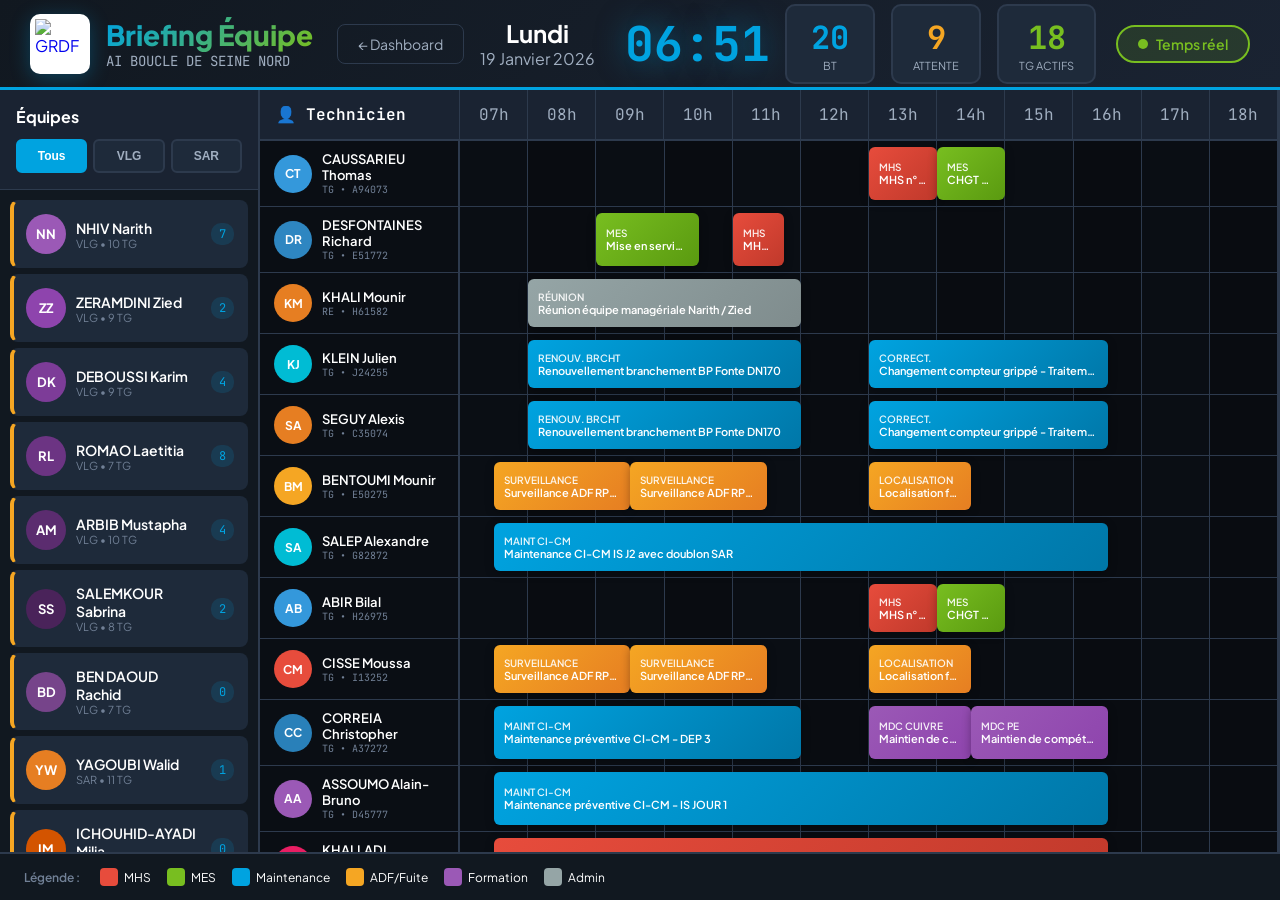
==== commit 778d60dd: "Add files via upload" ====
--- a/briefing.html
+++ b/briefing.html
@@ -9,870 +9,195 @@
     <link href="https://fonts.googleapis.com/css2?family=JetBrains+Mono:wght@400;500;600;700&family=Plus+Jakarta+Sans:wght@400;500;600;700;800&display=swap" rel="stylesheet">
     <style>
         :root {
-            /* GRDF Corporate Colors */
             --grdf-blue: #00A3E0;
-            --grdf-blue-dark: #0077A8;
             --grdf-green: #78BE20;
-            --grdf-green-dark: #5A9A10;
             --grdf-orange: #F5A623;
             --grdf-red: #E74C3C;
-            
-            /* Dark Theme for visibility */
             --bg-primary: #0a0e14;
             --bg-secondary: #111820;
             --bg-tertiary: #1a2332;
             --bg-card: #1e2a3a;
             --border-color: #2d3a4d;
-            --border-accent: #3d4a5d;
-            
-            /* Text - High contrast */
             --text-primary: #ffffff;
             --text-secondary: #a0aec0;
             --text-muted: #718096;
-            
-            /* Status Colors - Vibrant */
-            --status-pending: #F5A623;
-            --status-inprogress: #00A3E0;
-            --status-completed: #78BE20;
-            
-            /* Type Colors */
-            --type-mhs: #E74C3C;
-            --type-mes: #78BE20;
-            --type-maintenance: #00A3E0;
-            --type-adf: #F5A623;
-            --type-formation: #9B59B6;
-            --type-administratif: #95A5A6;
-            
-            /* Fonts */
             --font-mono: 'JetBrains Mono', monospace;
             --font-sans: 'Plus Jakarta Sans', sans-serif;
         }
-
-        * {
-            margin: 0;
-            padding: 0;
-            box-sizing: border-box;
-        }
-
-        html, body {
-            width: 100%;
-            height: 100%;
-            overflow: hidden;
-            font-family: var(--font-sans);
-            background: var(--bg-primary);
-            color: var(--text-primary);
-        }
-
-        /* ==================== MAIN LAYOUT ==================== */
-        .app {
-            display: flex;
-            flex-direction: column;
-            height: 100vh;
-            width: 100vw;
-        }
-
-        /* ==================== HEADER ==================== */
+        * { margin: 0; padding: 0; box-sizing: border-box; }
+        html, body { width: 100%; height: 100%; overflow: hidden; font-family: var(--font-sans); background: var(--bg-primary); color: var(--text-primary); }
+        
+        .app { display: flex; flex-direction: column; height: 100vh; }
+        
+        /* Header */
         .header {
-            height: 100px;
-            background: linear-gradient(135deg, var(--bg-secondary) 0%, var(--bg-tertiary) 100%);
+            height: 90px;
+            background: linear-gradient(135deg, var(--bg-secondary), var(--bg-tertiary));
             border-bottom: 3px solid var(--grdf-blue);
             display: flex;
             align-items: center;
             justify-content: space-between;
-            padding: 0 40px;
+            padding: 0 30px;
             flex-shrink: 0;
         }
-
-        .header-left {
-            display: flex;
-            align-items: center;
-            gap: 30px;
-        }
-
-        .logo {
-            display: flex;
-            align-items: center;
-            gap: 20px;
-        }
-
-        .logo-icon {
-            width: 70px;
-            height: 70px;
-            border-radius: 12px;
-            overflow: hidden;
-            background: white;
-            padding: 6px;
-            box-shadow: 0 4px 20px rgba(0,163,224,0.3);
-        }
-
-        .logo-icon img {
-            width: 100%;
-            height: 100%;
-            object-fit: contain;
-        }
-
-        .logo-text {
-            display: flex;
-            flex-direction: column;
-            gap: 4px;
-        }
-
-        .logo-title {
-            font-size: 32px;
-            font-weight: 800;
-            letter-spacing: -0.02em;
-            background: linear-gradient(135deg, var(--grdf-blue), var(--grdf-green));
-            -webkit-background-clip: text;
-            -webkit-text-fill-color: transparent;
-            background-clip: text;
-        }
-
-        .logo-subtitle {
-            font-family: var(--font-mono);
-            font-size: 16px;
-            color: var(--text-secondary);
-            letter-spacing: 0.1em;
-        }
-
-        .header-center {
-            display: flex;
-            align-items: center;
-            gap: 40px;
-        }
-
-        .date-display {
-            text-align: center;
-        }
-
-        .date-day {
-            font-size: 28px;
-            font-weight: 700;
-            color: var(--text-primary);
-        }
-
-        .date-full {
-            font-size: 18px;
-            color: var(--text-secondary);
-        }
-
-        .clock {
-            font-family: var(--font-mono);
-            font-size: 56px;
-            font-weight: 700;
-            color: var(--grdf-blue);
-            text-shadow: 0 0 30px rgba(0,163,224,0.5);
-        }
-
-        .header-right {
-            display: flex;
-            align-items: center;
-            gap: 30px;
-        }
-
-        .stats-row {
-            display: flex;
-            gap: 20px;
-        }
-
-        .stat-box {
-            background: var(--bg-card);
-            border: 2px solid var(--border-color);
-            border-radius: 12px;
-            padding: 12px 24px;
-            text-align: center;
-            min-width: 100px;
-            transition: all 0.3s;
-        }
-
-        .stat-box:hover {
-            border-color: var(--grdf-blue);
-            transform: scale(1.05);
-        }
-
-        .stat-value {
-            font-family: var(--font-mono);
-            font-size: 36px;
-            font-weight: 700;
-            line-height: 1;
-        }
-
+        .header-left { display: flex; align-items: center; gap: 24px; }
+        .logo { display: flex; align-items: center; gap: 16px; text-decoration: none; }
+        .logo-icon { width: 60px; height: 60px; border-radius: 10px; background: white; padding: 5px; box-shadow: 0 4px 20px rgba(0,163,224,0.3); }
+        .logo-icon img { width: 100%; height: 100%; object-fit: contain; }
+        .logo-title { font-size: 28px; font-weight: 800; background: linear-gradient(135deg, var(--grdf-blue), var(--grdf-green)); -webkit-background-clip: text; -webkit-text-fill-color: transparent; }
+        .logo-subtitle { font-family: var(--font-mono); font-size: 14px; color: var(--text-secondary); }
+        .nav-link { padding: 10px 20px; border-radius: 8px; font-size: 14px; color: var(--text-secondary); text-decoration: none; border: 1px solid var(--border-color); transition: all 0.2s; }
+        .nav-link:hover { color: var(--text-primary); border-color: var(--grdf-blue); }
+        
+        .header-center { display: flex; align-items: center; gap: 30px; text-align: center; }
+        .date-day { font-size: 24px; font-weight: 700; }
+        .date-full { font-size: 16px; color: var(--text-secondary); }
+        .clock { font-family: var(--font-mono); font-size: 48px; font-weight: 700; color: var(--grdf-blue); text-shadow: 0 0 30px rgba(0,163,224,0.5); }
+        
+        .header-right { display: flex; align-items: center; gap: 20px; }
+        .stats-row { display: flex; gap: 16px; }
+        .stat-box { background: var(--bg-card); border: 2px solid var(--border-color); border-radius: 10px; padding: 10px 20px; text-align: center; min-width: 90px; }
+        .stat-value { font-family: var(--font-mono); font-size: 32px; font-weight: 700; }
         .stat-value.blue { color: var(--grdf-blue); }
         .stat-value.green { color: var(--grdf-green); }
         .stat-value.orange { color: var(--grdf-orange); }
-
-        .stat-label {
-            font-size: 12px;
-            color: var(--text-secondary);
-            text-transform: uppercase;
-            letter-spacing: 0.05em;
-            margin-top: 4px;
-        }
-
-        .live-badge {
-            display: flex;
-            align-items: center;
-            gap: 10px;
-            background: rgba(120,190,32,0.15);
-            border: 2px solid var(--grdf-green);
-            border-radius: 30px;
-            padding: 10px 24px;
-            font-size: 16px;
-            font-weight: 600;
-            color: var(--grdf-green);
-        }
-
-        .live-dot {
-            width: 12px;
-            height: 12px;
-            background: var(--grdf-green);
-            border-radius: 50%;
-            animation: pulse 2s infinite;
-        }
-
-        @keyframes pulse {
-            0%, 100% { opacity: 1; box-shadow: 0 0 0 0 rgba(120,190,32,0.7); }
-            50% { opacity: 0.8; box-shadow: 0 0 0 10px rgba(120,190,32,0); }
-        }
-
-        /* ==================== CONTENT AREA ==================== */
-        .content {
-            flex: 1;
-            display: flex;
-            overflow: hidden;
-        }
-
-        /* ==================== TEAMS SIDEBAR ==================== */
-        .teams-sidebar {
-            width: 280px;
-            background: var(--bg-secondary);
-            border-right: 2px solid var(--border-color);
-            display: flex;
-            flex-direction: column;
-            overflow: hidden;
-        }
-
-        .sidebar-header {
-            padding: 20px;
-            border-bottom: 1px solid var(--border-color);
-            background: var(--bg-tertiary);
-        }
-
-        .sidebar-title {
-            font-size: 18px;
-            font-weight: 700;
-            margin-bottom: 12px;
-        }
-
-        .team-filters {
-            display: flex;
-            gap: 8px;
-        }
-
-        .filter-btn {
-            flex: 1;
-            padding: 10px;
-            background: var(--bg-card);
-            border: 2px solid var(--border-color);
-            border-radius: 8px;
-            color: var(--text-secondary);
-            font-family: var(--font-sans);
-            font-size: 13px;
-            font-weight: 600;
-            cursor: pointer;
-            transition: all 0.2s;
-        }
-
-        .filter-btn:hover {
-            border-color: var(--grdf-blue);
-            color: var(--text-primary);
-        }
-
-        .filter-btn.active {
-            background: var(--grdf-blue);
-            border-color: var(--grdf-blue);
-            color: white;
-        }
-
-        .teams-list {
-            flex: 1;
-            overflow-y: auto;
-            padding: 12px;
-        }
-
-        .team-group {
-            margin-bottom: 16px;
-        }
-
-        .team-group-title {
-            font-family: var(--font-mono);
-            font-size: 11px;
-            font-weight: 600;
-            color: var(--text-muted);
-            text-transform: uppercase;
-            letter-spacing: 0.1em;
-            padding: 8px 12px;
-            border-bottom: 1px solid var(--border-color);
-            margin-bottom: 8px;
-        }
-
-        .team-item {
-            display: flex;
-            align-items: center;
-            gap: 12px;
-            padding: 14px;
-            background: var(--bg-card);
-            border: 2px solid transparent;
-            border-radius: 10px;
-            margin-bottom: 8px;
-            cursor: pointer;
-            transition: all 0.2s;
-        }
-
-        .team-item:hover {
-            border-color: var(--border-accent);
-            transform: translateX(4px);
-        }
-
-        .team-item.active {
-            border-color: var(--grdf-blue);
-            background: rgba(0,163,224,0.1);
-        }
-
-        .team-item.manager {
-            border-left: 4px solid var(--grdf-orange);
-        }
-
-        .team-avatar {
-            width: 44px;
-            height: 44px;
-            border-radius: 50%;
-            display: flex;
-            align-items: center;
-            justify-content: center;
-            font-size: 14px;
-            font-weight: 700;
-            flex-shrink: 0;
-        }
-
-        .team-info {
-            flex: 1;
-            min-width: 0;
-        }
-
-        .team-name {
-            font-size: 15px;
-            font-weight: 600;
-            white-space: nowrap;
-            overflow: hidden;
-            text-overflow: ellipsis;
-        }
-
-        .team-role {
-            font-size: 12px;
-            color: var(--text-muted);
-        }
-
-        .team-count {
-            font-family: var(--font-mono);
-            font-size: 13px;
-            color: var(--grdf-blue);
-            background: rgba(0,163,224,0.15);
-            padding: 4px 10px;
-            border-radius: 12px;
-        }
-
-        /* ==================== MAIN TIMELINE ==================== */
-        .timeline-area {
-            flex: 1;
-            display: flex;
-            flex-direction: column;
-            overflow: hidden;
-            background: var(--bg-primary);
-        }
-
-        .timeline-header {
-            display: flex;
-            background: var(--bg-tertiary);
-            border-bottom: 2px solid var(--border-color);
-            flex-shrink: 0;
-        }
-
-        .timeline-corner {
-            width: 220px;
-            min-width: 220px;
-            padding: 16px 20px;
-            font-weight: 700;
-            font-size: 16px;
-            border-right: 2px solid var(--border-color);
-            display: flex;
-            align-items: center;
-            gap: 10px;
-        }
-
-        .timeline-hours {
-            flex: 1;
-            display: flex;
-        }
-
-        .timeline-hour {
-            flex: 1;
-            padding: 16px 0;
-            text-align: center;
-            font-family: var(--font-mono);
-            font-size: 18px;
-            font-weight: 600;
-            color: var(--text-secondary);
-            border-right: 1px solid var(--border-color);
-            position: relative;
-        }
-
-        .timeline-hour.current {
-            color: var(--grdf-blue);
-            background: rgba(0,163,224,0.1);
-        }
-
-        .timeline-hour.current::after {
-            content: '';
-            position: absolute;
-            bottom: 0;
-            left: 50%;
-            width: 3px;
-            height: 100vh;
-            background: var(--grdf-blue);
-            opacity: 0.5;
-            transform: translateX(-50%);
-            z-index: 10;
-        }
-
-        .timeline-body {
-            flex: 1;
-            overflow-y: auto;
-            overflow-x: hidden;
-        }
-
-        .timeline-row {
-            display: flex;
-            border-bottom: 1px solid var(--border-color);
-            min-height: 70px;
-            transition: all 0.2s;
-        }
-
-        .timeline-row:hover {
-            background: var(--bg-secondary);
-        }
-
-        .timeline-row.selected {
-            background: rgba(0,163,224,0.1);
-        }
-
-        .timeline-agent {
-            width: 220px;
-            min-width: 220px;
-            padding: 12px 16px;
-            display: flex;
-            align-items: center;
-            gap: 12px;
-            border-right: 2px solid var(--border-color);
-            cursor: pointer;
-            transition: all 0.2s;
-        }
-
-        .timeline-agent:hover {
-            background: var(--bg-tertiary);
-        }
-
-        .agent-avatar {
-            width: 42px;
-            height: 42px;
-            border-radius: 50%;
-            display: flex;
-            align-items: center;
-            justify-content: center;
-            font-size: 13px;
-            font-weight: 700;
-            flex-shrink: 0;
-        }
-
-        .agent-info {
-            flex: 1;
-            min-width: 0;
-        }
-
-        .agent-name {
-            font-size: 14px;
-            font-weight: 600;
-            white-space: nowrap;
-            overflow: hidden;
-            text-overflow: ellipsis;
-        }
-
-        .agent-meta {
-            font-size: 11px;
-            color: var(--text-muted);
-            font-family: var(--font-mono);
-        }
-
-        .timeline-slots {
-            flex: 1;
-            display: flex;
-            position: relative;
-        }
-
-        .timeline-slot {
-            flex: 1;
-            border-right: 1px solid var(--border-color);
-            min-height: 70px;
-        }
-
-        .timeline-slot:nth-child(even) {
-            background: rgba(0,0,0,0.15);
-        }
-
-        /* BT Blocks */
-        .bt-block {
-            position: absolute;
-            top: 8px;
-            bottom: 8px;
-            border-radius: 8px;
-            padding: 8px 12px;
-            display: flex;
-            flex-direction: column;
-            justify-content: center;
-            cursor: pointer;
-            transition: all 0.2s;
-            overflow: hidden;
-            box-shadow: 0 2px 8px rgba(0,0,0,0.3);
-            border: 2px solid transparent;
-        }
-
-        .bt-block:hover {
-            transform: scaleY(1.1);
-            z-index: 20;
-            box-shadow: 0 4px 20px rgba(0,0,0,0.5);
-        }
-
-        .bt-block.selected {
-            border-color: white;
-            z-index: 25;
-        }
-
-        .bt-block.mhs { background: linear-gradient(135deg, var(--type-mhs), #c0392b); }
-        .bt-block.mes { background: linear-gradient(135deg, var(--type-mes), #5a9a10); }
-        .bt-block.maintenance { background: linear-gradient(135deg, var(--type-maintenance), #0077a8); }
-        .bt-block.adf { background: linear-gradient(135deg, var(--type-adf), #e67e22); }
-        .bt-block.formation { background: linear-gradient(135deg, var(--type-formation), #8e44ad); }
-        .bt-block.administratif { background: linear-gradient(135deg, var(--type-administratif), #7f8c8d); }
-
-        .bt-block-type {
-            font-size: 11px;
-            font-weight: 700;
-            text-transform: uppercase;
-            letter-spacing: 0.05em;
-            opacity: 0.9;
-        }
-
-        .bt-block-title {
-            font-size: 13px;
-            font-weight: 600;
-            white-space: nowrap;
-            overflow: hidden;
-            text-overflow: ellipsis;
-            line-height: 1.3;
-        }
-
-        .bt-block-time {
-            font-family: var(--font-mono);
-            font-size: 11px;
-            opacity: 0.8;
-        }
-
-        /* ==================== DETAIL PANEL ==================== */
-        .detail-panel {
-            width: 0;
-            background: var(--bg-secondary);
-            border-left: 2px solid var(--border-color);
-            overflow: hidden;
-            transition: width 0.3s ease;
-            display: flex;
-            flex-direction: column;
-        }
-
-        .detail-panel.open {
-            width: 450px;
-        }
-
-        .detail-header {
-            padding: 24px;
-            background: var(--bg-tertiary);
-            border-bottom: 2px solid var(--border-color);
-            display: flex;
-            justify-content: space-between;
-            align-items: flex-start;
-        }
-
-        .detail-title-section {
-            flex: 1;
-        }
-
-        .detail-bt-number {
-            font-family: var(--font-mono);
-            font-size: 14px;
-            color: var(--grdf-blue);
-            margin-bottom: 8px;
-        }
-
-        .detail-title {
-            font-size: 20px;
-            font-weight: 700;
-            line-height: 1.3;
-        }
-
-        .detail-close {
-            width: 44px;
-            height: 44px;
-            display: flex;
-            align-items: center;
-            justify-content: center;
-            background: var(--bg-card);
-            border: 2px solid var(--border-color);
-            border-radius: 10px;
-            color: var(--text-secondary);
-            cursor: pointer;
-            font-size: 24px;
-            transition: all 0.2s;
-            flex-shrink: 0;
-            margin-left: 16px;
-        }
-
-        .detail-close:hover {
-            border-color: var(--grdf-red);
-            color: var(--grdf-red);
-        }
-
-        .detail-body {
-            flex: 1;
-            overflow-y: auto;
-            padding: 24px;
-        }
-
-        .detail-section {
-            margin-bottom: 28px;
-        }
-
-        .detail-section-title {
-            font-family: var(--font-mono);
-            font-size: 11px;
-            font-weight: 600;
-            text-transform: uppercase;
-            letter-spacing: 0.1em;
-            color: var(--text-muted);
-            padding-bottom: 12px;
-            border-bottom: 1px solid var(--border-color);
-            margin-bottom: 16px;
-        }
-
-        .detail-grid {
-            display: grid;
-            grid-template-columns: 1fr 1fr;
-            gap: 16px;
-        }
-
-        .detail-item {
-            display: flex;
-            flex-direction: column;
-            gap: 4px;
-        }
-
-        .detail-item.full {
-            grid-column: span 2;
-        }
-
-        .detail-label {
-            font-size: 11px;
-            color: var(--text-muted);
-            text-transform: uppercase;
-            letter-spacing: 0.05em;
-        }
-
-        .detail-value {
-            font-size: 15px;
-            color: var(--text-primary);
-            line-height: 1.4;
-        }
-
-        .detail-type-badge {
-            display: inline-flex;
-            align-items: center;
-            gap: 8px;
-            padding: 8px 16px;
-            border-radius: 8px;
-            font-size: 14px;
-            font-weight: 600;
-        }
-
-        .detail-type-badge.mhs { background: rgba(231,76,60,0.2); color: var(--type-mhs); }
-        .detail-type-badge.mes { background: rgba(120,190,32,0.2); color: var(--type-mes); }
-        .detail-type-badge.maintenance { background: rgba(0,163,224,0.2); color: var(--type-maintenance); }
-        .detail-type-badge.adf { background: rgba(245,166,35,0.2); color: var(--type-adf); }
-        .detail-type-badge.formation { background: rgba(155,89,182,0.2); color: var(--type-formation); }
-        .detail-type-badge.administratif { background: rgba(149,165,166,0.2); color: var(--type-administratif); }
-
-        .detail-team-list {
-            display: flex;
-            flex-direction: column;
-            gap: 12px;
-        }
-
-        .detail-team-member {
-            display: flex;
-            align-items: center;
-            gap: 14px;
-            padding: 14px;
-            background: var(--bg-card);
-            border-radius: 10px;
-            border: 1px solid var(--border-color);
-        }
-
-        .detail-team-avatar {
-            width: 46px;
-            height: 46px;
-            border-radius: 50%;
-            display: flex;
-            align-items: center;
-            justify-content: center;
-            font-size: 14px;
-            font-weight: 700;
-        }
-
-        .detail-team-info {
-            flex: 1;
-        }
-
-        .detail-team-name {
-            font-size: 15px;
-            font-weight: 600;
-        }
-
-        .detail-team-role {
-            font-size: 12px;
-            color: var(--text-secondary);
-        }
-
-        .detail-observations {
-            background: var(--bg-card);
-            border: 1px solid var(--border-color);
-            border-radius: 10px;
-            padding: 16px;
-            font-size: 14px;
-            line-height: 1.6;
-            color: var(--text-secondary);
-        }
-
-        /* ==================== LEGEND ==================== */
-        .legend {
-            display: flex;
-            align-items: center;
-            gap: 24px;
-            padding: 16px 24px;
-            background: var(--bg-secondary);
-            border-top: 2px solid var(--border-color);
-        }
-
-        .legend-title {
-            font-size: 13px;
-            font-weight: 600;
-            color: var(--text-muted);
-        }
-
-        .legend-items {
-            display: flex;
-            gap: 20px;
-            flex-wrap: wrap;
-        }
-
-        .legend-item {
-            display: flex;
-            align-items: center;
-            gap: 8px;
-            font-size: 13px;
-        }
-
-        .legend-color {
-            width: 20px;
-            height: 20px;
-            border-radius: 4px;
-        }
-
-        .legend-color.mhs { background: var(--type-mhs); }
-        .legend-color.mes { background: var(--type-mes); }
-        .legend-color.maintenance { background: var(--type-maintenance); }
-        .legend-color.adf { background: var(--type-adf); }
-        .legend-color.formation { background: var(--type-formation); }
-        .legend-color.administratif { background: var(--type-administratif); }
-
-        /* ==================== SCROLLBAR ==================== */
-        ::-webkit-scrollbar {
-            width: 10px;
-            height: 10px;
-        }
-
-        ::-webkit-scrollbar-track {
-            background: var(--bg-primary);
-        }
-
-        ::-webkit-scrollbar-thumb {
-            background: var(--border-color);
-            border-radius: 5px;
-        }
-
-        ::-webkit-scrollbar-thumb:hover {
-            background: var(--border-accent);
-        }
-
-        /* ==================== RESPONSIVE 4K ==================== */
-        @media (min-width: 3000px) {
-            .header { height: 140px; padding: 0 60px; }
-            .logo-icon { width: 100px; height: 100px; }
-            .logo-title { font-size: 48px; }
-            .logo-subtitle { font-size: 22px; }
-            .clock { font-size: 80px; }
-            .date-day { font-size: 40px; }
-            .date-full { font-size: 24px; }
-            .stat-value { font-size: 52px; }
-            .stat-label { font-size: 16px; }
-            .teams-sidebar { width: 380px; }
-            .team-item { padding: 20px; }
-            .team-name { font-size: 20px; }
-            .timeline-corner { width: 300px; min-width: 300px; font-size: 22px; }
-            .timeline-hour { font-size: 24px; padding: 24px 0; }
-            .timeline-agent { width: 300px; min-width: 300px; }
-            .agent-name { font-size: 18px; }
-            .timeline-row { min-height: 90px; }
-            .bt-block { padding: 12px 16px; }
-            .bt-block-type { font-size: 14px; }
-            .bt-block-title { font-size: 16px; }
-            .detail-panel.open { width: 600px; }
-            .detail-title { font-size: 28px; }
+        .stat-label { font-size: 11px; color: var(--text-secondary); text-transform: uppercase; }
+        .live-badge { display: flex; align-items: center; gap: 8px; background: rgba(120,190,32,0.15); border: 2px solid var(--grdf-green); border-radius: 25px; padding: 8px 20px; font-size: 14px; font-weight: 600; color: var(--grdf-green); }
+        .live-dot { width: 10px; height: 10px; background: var(--grdf-green); border-radius: 50%; animation: pulse 2s infinite; }
+        @keyframes pulse { 0%, 100% { opacity: 1; } 50% { opacity: 0.5; } }
+        
+        /* Content */
+        .content { flex: 1; display: flex; overflow: hidden; }
+        
+        /* Sidebar */
+        .teams-sidebar { width: 260px; background: var(--bg-secondary); border-right: 2px solid var(--border-color); display: flex; flex-direction: column; overflow: hidden; }
+        .sidebar-header { padding: 16px; border-bottom: 1px solid var(--border-color); background: var(--bg-tertiary); }
+        .sidebar-title { font-size: 16px; font-weight: 700; margin-bottom: 12px; }
+        .team-filters { display: flex; gap: 6px; }
+        .filter-btn { flex: 1; padding: 8px; background: var(--bg-card); border: 2px solid var(--border-color); border-radius: 6px; color: var(--text-secondary); font-size: 12px; font-weight: 600; cursor: pointer; transition: all 0.2s; }
+        .filter-btn:hover { border-color: var(--grdf-blue); color: var(--text-primary); }
+        .filter-btn.active { background: var(--grdf-blue); border-color: var(--grdf-blue); color: white; }
+        .teams-list { flex: 1; overflow-y: auto; padding: 10px; }
+        .team-item { display: flex; align-items: center; gap: 10px; padding: 12px; background: var(--bg-card); border: 2px solid transparent; border-radius: 8px; margin-bottom: 6px; cursor: pointer; transition: all 0.2s; }
+        .team-item:hover { border-color: var(--border-color); transform: translateX(4px); }
+        .team-item.active { border-color: var(--grdf-blue); background: rgba(0,163,224,0.1); }
+        .team-item.manager { border-left: 4px solid var(--grdf-orange); }
+        .team-avatar { width: 40px; height: 40px; border-radius: 50%; display: flex; align-items: center; justify-content: center; font-size: 13px; font-weight: 700; }
+        .team-info { flex: 1; }
+        .team-name { font-size: 14px; font-weight: 600; }
+        .team-role { font-size: 11px; color: var(--text-muted); }
+        .team-count { font-family: var(--font-mono); font-size: 12px; color: var(--grdf-blue); background: rgba(0,163,224,0.15); padding: 3px 8px; border-radius: 10px; }
+        
+        /* Timeline */
+        .timeline-area { flex: 1; display: flex; flex-direction: column; overflow: hidden; }
+        .timeline-header { display: grid; grid-template-columns: 200px repeat(12, 1fr); background: var(--bg-tertiary); border-bottom: 2px solid var(--border-color); }
+        .timeline-header-cell { padding: 14px 6px; font-family: var(--font-mono); font-size: 16px; color: var(--text-secondary); text-align: center; border-right: 1px solid var(--border-color); }
+        .timeline-header-cell:first-child { text-align: left; padding-left: 16px; font-weight: 600; color: var(--text-primary); }
+        .timeline-header-cell.current { color: var(--grdf-blue); background: rgba(0,163,224,0.1); }
+        .timeline-body { flex: 1; overflow-y: auto; }
+        .timeline-row { display: grid; grid-template-columns: 200px 1fr; border-bottom: 1px solid var(--border-color); min-height: 60px; }
+        .timeline-row:hover { background: var(--bg-card); }
+        .timeline-row.selected { background: rgba(0,163,224,0.1); }
+        .timeline-agent { padding: 10px 14px; display: flex; align-items: center; gap: 10px; border-right: 2px solid var(--border-color); cursor: pointer; }
+        .timeline-agent:hover { background: var(--bg-tertiary); }
+        .agent-avatar { width: 38px; height: 38px; border-radius: 50%; display: flex; align-items: center; justify-content: center; font-size: 12px; font-weight: 700; }
+        .agent-info { flex: 1; }
+        .agent-name { font-size: 13px; font-weight: 600; }
+        .agent-meta { font-size: 10px; color: var(--text-muted); font-family: var(--font-mono); }
+        .timeline-slots { position: relative; display: flex; }
+        .timeline-slot { flex: 1; border-right: 1px solid var(--border-color); min-height: 60px; }
+        .timeline-slot:nth-child(even) { background: rgba(0,0,0,0.15); }
+        .timeline-block { position: absolute; top: 6px; bottom: 6px; border-radius: 6px; padding: 6px 10px; font-size: 12px; font-weight: 600; display: flex; flex-direction: column; justify-content: center; cursor: pointer; transition: all 0.2s; box-shadow: 0 2px 10px rgba(0,0,0,0.3); color: white; overflow: hidden; }
+        .timeline-block:hover { transform: scaleY(1.15); z-index: 10; box-shadow: 0 4px 20px rgba(0,0,0,0.5); }
+        .timeline-block.selected { border: 2px solid white; z-index: 15; }
+        .timeline-block[data-type="mhs"] { background: linear-gradient(135deg, #E74C3C, #c0392b); }
+        .timeline-block[data-type="mes"] { background: linear-gradient(135deg, #78BE20, #5a9a10); }
+        .timeline-block[data-type="maintenance"] { background: linear-gradient(135deg, #00A3E0, #0077a8); }
+        .timeline-block[data-type="adf"] { background: linear-gradient(135deg, #F5A623, #e67e22); }
+        .timeline-block[data-type="formation"] { background: linear-gradient(135deg, #9B59B6, #8e44ad); }
+        .timeline-block[data-type="administratif"] { background: linear-gradient(135deg, #95A5A6, #7f8c8d); }
+        .bt-block-type { font-size: 10px; opacity: 0.9; text-transform: uppercase; }
+        .bt-block-title { font-size: 11px; white-space: nowrap; overflow: hidden; text-overflow: ellipsis; }
+        
+        /* Detail Panel */
+        .detail-panel { width: 0; background: var(--bg-secondary); border-left: 2px solid var(--border-color); overflow: hidden; transition: width 0.3s; display: flex; flex-direction: column; }
+        .detail-panel.open { width: 400px; }
+        .detail-header { padding: 20px; background: var(--bg-tertiary); border-bottom: 2px solid var(--border-color); display: flex; justify-content: space-between; align-items: flex-start; }
+        .detail-bt-number { font-family: var(--font-mono); font-size: 13px; color: var(--grdf-blue); margin-bottom: 6px; }
+        .detail-title { font-size: 18px; font-weight: 700; line-height: 1.3; }
+        .detail-close { width: 40px; height: 40px; display: flex; align-items: center; justify-content: center; background: var(--bg-card); border: 2px solid var(--border-color); border-radius: 8px; color: var(--text-secondary); cursor: pointer; font-size: 20px; }
+        .detail-close:hover { border-color: var(--grdf-red); color: var(--grdf-red); }
+        .detail-body { flex: 1; overflow-y: auto; padding: 20px; }
+        .detail-section { margin-bottom: 24px; }
+        .detail-section-title { font-family: var(--font-mono); font-size: 10px; font-weight: 600; text-transform: uppercase; letter-spacing: 0.1em; color: var(--text-muted); padding-bottom: 10px; border-bottom: 1px solid var(--border-color); margin-bottom: 12px; }
+        .detail-grid { display: grid; grid-template-columns: 1fr 1fr; gap: 14px; }
+        .detail-item { display: flex; flex-direction: column; gap: 3px; }
+        .detail-item.full { grid-column: span 2; }
+        .detail-label { font-size: 10px; color: var(--text-muted); text-transform: uppercase; }
+        .detail-value { font-size: 14px; }
+        .detail-type-badge { display: inline-flex; padding: 6px 14px; border-radius: 6px; font-size: 13px; font-weight: 600; }
+        .detail-type-badge[data-type="mhs"] { background: rgba(231,76,60,0.2); color: #E74C3C; }
+        .detail-type-badge[data-type="mes"] { background: rgba(120,190,32,0.2); color: #78BE20; }
+        .detail-type-badge[data-type="maintenance"] { background: rgba(0,163,224,0.2); color: #00A3E0; }
+        .detail-type-badge[data-type="adf"] { background: rgba(245,166,35,0.2); color: #F5A623; }
+        .detail-type-badge[data-type="formation"] { background: rgba(155,89,182,0.2); color: #9B59B6; }
+        .detail-type-badge[data-type="administratif"] { background: rgba(149,165,166,0.2); color: #95A5A6; }
+        .detail-team-member { display: flex; align-items: center; gap: 12px; padding: 12px; background: var(--bg-card); border-radius: 8px; margin-bottom: 8px; }
+        .detail-team-avatar { width: 42px; height: 42px; border-radius: 50%; display: flex; align-items: center; justify-content: center; font-size: 13px; font-weight: 700; }
+        .detail-team-name { font-size: 14px; font-weight: 600; }
+        .detail-team-role { font-size: 11px; color: var(--text-secondary); }
+        .detail-observations { background: var(--bg-card); border-radius: 8px; padding: 14px; font-size: 13px; line-height: 1.6; color: var(--text-secondary); }
+        
+        /* Legend */
+        .legend { display: flex; align-items: center; gap: 20px; padding: 14px 24px; background: var(--bg-secondary); border-top: 2px solid var(--border-color); }
+        .legend-title { font-size: 12px; font-weight: 600; color: var(--text-muted); }
+        .legend-items { display: flex; gap: 16px; flex-wrap: wrap; }
+        .legend-item { display: flex; align-items: center; gap: 6px; font-size: 12px; }
+        .legend-color { width: 18px; height: 18px; border-radius: 4px; }
+        .legend-color.mhs { background: #E74C3C; }
+        .legend-color.mes { background: #78BE20; }
+        .legend-color.maintenance { background: #00A3E0; }
+        .legend-color.adf { background: #F5A623; }
+        .legend-color.formation { background: #9B59B6; }
+        .legend-color.administratif { background: #95A5A6; }
+        
+        ::-webkit-scrollbar { width: 8px; }
+        ::-webkit-scrollbar-track { background: var(--bg-primary); }
+        ::-webkit-scrollbar-thumb { background: var(--border-color); border-radius: 4px; }
+        
+        /* 4K Optimizations */
+        @media (min-width: 2500px) {
+            .header { height: 120px; padding: 0 50px; }
+            .logo-icon { width: 80px; height: 80px; }
+            .logo-title { font-size: 36px; }
+            .clock { font-size: 64px; }
+            .stat-value { font-size: 42px; }
+            .teams-sidebar { width: 340px; }
+            .timeline-header-cell { font-size: 20px; padding: 18px 10px; }
+            .timeline-row { min-height: 80px; }
+            .agent-name { font-size: 16px; }
+            .timeline-block { font-size: 14px; }
+            .detail-panel.open { width: 500px; }
         }
     </style>
 </head>
 <body>
     <div class="app">
-        <!-- HEADER -->
         <header class="header">
             <div class="header-left">
-                <div class="logo">
+                <a href="briefing.html" class="logo">
                     <div class="logo-icon">
                         <img src="https://raw.githubusercontent.com/rachidben91-web/Lecteur-plan-terrain/main/assets/logo-grdf-bdsn1.png" alt="GRDF">
                     </div>
-                    <div class="logo-text">
-                        <span class="logo-title">Briefing Équipe</span>
-                        <span class="logo-subtitle">AI BOUCLE DE SEINE NORD</span>
-                    </div>
-                </div>
+                    <div>
+                        <div class="logo-title">Briefing Équipe</div>
+                        <div class="logo-subtitle">AI BOUCLE DE SEINE NORD</div>
+                    </div>
+                </a>
+                <a href="index.html" class="nav-link">← Dashboard</a>
             </div>
             <div class="header-center">
-                <div class="date-display">
+                <div>
                     <div class="date-day" id="dateDay">Lundi</div>
                     <div class="date-full" id="dateFull">19 Janvier 2026</div>
                 </div>
@@ -880,75 +205,44 @@
             </div>
             <div class="header-right">
                 <div class="stats-row">
-                    <div class="stat-box">
-                        <div class="stat-value blue" id="statBT">32</div>
-                        <div class="stat-label">BT du jour</div>
-                    </div>
-                    <div class="stat-box">
-                        <div class="stat-value orange" id="statPending">8</div>
-                        <div class="stat-label">En attente</div>
-                    </div>
-                    <div class="stat-box">
-                        <div class="stat-value green" id="statActive">24</div>
-                        <div class="stat-label">TG actifs</div>
-                    </div>
-                </div>
-                <div class="live-badge">
-                    <div class="live-dot"></div>
-                    <span>Temps réel</span>
-                </div>
+                    <div class="stat-box"><div class="stat-value blue" id="statBT">0</div><div class="stat-label">BT</div></div>
+                    <div class="stat-box"><div class="stat-value orange" id="statPending">0</div><div class="stat-label">Attente</div></div>
+                    <div class="stat-box"><div class="stat-value green" id="statActive">0</div><div class="stat-label">TG actifs</div></div>
+                </div>
+                <div class="live-badge"><div class="live-dot"></div><span>Temps réel</span></div>
             </div>
         </header>
-
-        <!-- CONTENT -->
+        
         <div class="content">
-            <!-- TEAMS SIDEBAR -->
             <aside class="teams-sidebar">
                 <div class="sidebar-header">
                     <div class="sidebar-title">Équipes</div>
                     <div class="team-filters">
-                        <button class="filter-btn active" data-filter="all">Tous</button>
-                        <button class="filter-btn" data-filter="VLG">VLG</button>
-                        <button class="filter-btn" data-filter="SAR">SAR</button>
-                    </div>
-                </div>
-                <div class="teams-list" id="teamsList">
-                    <!-- Populated by JS -->
-                </div>
+                        <button class="filter-btn active" data-filter="all" onclick="setSiteFilter('all')">Tous</button>
+                        <button class="filter-btn" data-filter="VLG" onclick="setSiteFilter('VLG')">VLG</button>
+                        <button class="filter-btn" data-filter="SAR" onclick="setSiteFilter('SAR')">SAR</button>
+                    </div>
+                </div>
+                <div class="teams-list" id="teamsList"></div>
             </aside>
-
-            <!-- TIMELINE -->
+            
             <div class="timeline-area">
-                <div class="timeline-header">
-                    <div class="timeline-corner">
-                        <span>👤</span>
-                        <span>Technicien</span>
-                    </div>
-                    <div class="timeline-hours" id="timelineHours">
-                        <!-- Hours 7h to 18h -->
-                    </div>
-                </div>
-                <div class="timeline-body" id="timelineBody">
-                    <!-- Timeline rows -->
-                </div>
-            </div>
-
-            <!-- DETAIL PANEL -->
+                <div class="timeline-header" id="timelineHeader"></div>
+                <div class="timeline-body" id="timelineBody"></div>
+            </div>
+            
             <div class="detail-panel" id="detailPanel">
                 <div class="detail-header">
-                    <div class="detail-title-section">
+                    <div>
                         <div class="detail-bt-number" id="detailBtNumber"></div>
                         <h2 class="detail-title" id="detailTitle"></h2>
                     </div>
                     <button class="detail-close" onclick="closeDetail()">✕</button>
                 </div>
-                <div class="detail-body" id="detailBody">
-                    <!-- Detail content -->
-                </div>
+                <div class="detail-body" id="detailBody"></div>
             </div>
         </div>
-
-        <!-- LEGEND -->
+        
         <div class="legend">
             <span class="legend-title">Légende :</span>
             <div class="legend-items">
@@ -957,406 +251,101 @@
                 <div class="legend-item"><div class="legend-color maintenance"></div><span>Maintenance</span></div>
                 <div class="legend-item"><div class="legend-color adf"></div><span>ADF/Fuite</span></div>
                 <div class="legend-item"><div class="legend-color formation"></div><span>Formation</span></div>
-                <div class="legend-item"><div class="legend-color administratif"></div><span>Administratif</span></div>
+                <div class="legend-item"><div class="legend-color administratif"></div><span>Admin</span></div>
             </div>
         </div>
     </div>
-
+    
+    <script src="data.js"></script>
     <script>
-        // ==================== DATA ====================
-        const managers = [
-            { name: 'NHIV Narith', nni: 'F23382', role: 'Manager d\'équipe', site: 'VLG', color: '#9B59B6' },
-            { name: 'ZERAMDINI Zied', nni: 'J00654', role: 'Manager d\'équipe', site: 'VLG', color: '#8E44AD' },
-            { name: 'DEBOUSSI Karim', nni: 'J00354', role: 'Manager d\'équipe', site: 'VLG', color: '#7D3C98' },
-            { name: 'ROMAO Laetitia', nni: 'C53976', role: 'Manager d\'équipe', site: 'VLG', color: '#6C3483' },
-            { name: 'ARBIB Mustapha', nni: 'I73173', role: 'Manager d\'équipe', site: 'VLG', color: '#5B2C6F' },
-            { name: 'SALEMKOUR Sabrina', nni: 'E41148', role: 'Manager d\'équipe', site: 'VLG', color: '#4A235A' },
-            { name: 'BEN DAOUD Rachid', nni: 'J60772', role: 'Manager d\'équipe', site: 'VLG', color: '#9B59B6' },
-            { name: 'YAGOUBI Walid', nni: 'G58854', role: 'Manager d\'équipe', site: 'SAR', color: '#E67E22' },
-            { name: 'ICHOUHID-AYADI Milia', nni: 'J57273', role: 'Manager d\'équipe', site: 'SAR', color: '#D35400' }
-        ];
-
-        const technicians = [
-            // Équipe Narith Nhiv
-            { name: 'KHALI Mounir', nni: 'H61582', role: 'RE', site: 'VLG', manager: 'NHIV Narith', color: '#E67E22' },
-            { name: 'CAUSSARIEU Thomas', nni: 'A94073', role: 'TG', site: 'VLG', manager: 'NHIV Narith', color: '#3498DB' },
-            { name: 'DESFONTAINES Richard', nni: 'E51772', role: 'TG', site: 'VLG', manager: 'NHIV Narith', color: '#2ECC71' },
-            { name: 'FOURMONT Cédric', nni: 'I20971', role: 'TG', site: 'VLG', manager: 'NHIV Narith', color: '#1ABC9C' },
-            { name: 'KLEIN Julien', nni: 'J24255', role: 'TG', site: 'VLG', manager: 'NHIV Narith', color: '#00BCD4' },
-            { name: 'LE BOMIN Thomas', nni: 'G47781', role: 'TG', site: 'VLG', manager: 'NHIV Narith', color: '#03A9F4' },
-            
-            // Équipe Zied Zeramdini
-            { name: 'ARIF Kamel', nni: 'F62981', role: 'TG', site: 'VLG', manager: 'ZERAMDINI Zied', color: '#9C27B0' },
-            { name: 'HENRY Alexandre', nni: 'C33576', role: 'TG', site: 'VLG', manager: 'ZERAMDINI Zied', color: '#673AB7' },
-            { name: 'SEGUY Alexis', nni: 'C35074', role: 'TG', site: 'VLG', manager: 'ZERAMDINI Zied', color: '#E67E22' },
-            
-            // Équipe Karim Deboussi
-            { name: 'BENTOUMI Mounir', nni: 'E50275', role: 'TG', site: 'VLG', manager: 'DEBOUSSI Karim', color: '#F5A623' },
-            { name: 'CISSE Amadou', nni: 'B99384', role: 'TG', site: 'VLG', manager: 'DEBOUSSI Karim', color: '#FF5722' },
-            { name: 'SALEP Alexandre', nni: 'G82872', role: 'TG', site: 'VLG', manager: 'DEBOUSSI Karim', color: '#00BCD4' },
-            
-            // Équipe Laetitia Romao
-            { name: 'ABIR Bilal', nni: 'H26975', role: 'TG', site: 'VLG', manager: 'ROMAO Laetitia', color: '#3498DB' },
-            { name: 'CISSE Moussa', nni: 'I13252', role: 'TG', site: 'VLG', manager: 'ROMAO Laetitia', color: '#E74C3C' },
-            { name: 'CORREIA Christopher', nni: 'A37272', role: 'TG', site: 'VLG', manager: 'ROMAO Laetitia', color: '#2980B9' },
-            
-            // Équipe Mustapha Arbib
-            { name: 'ASSOUMO Alain-Bruno', nni: 'D45777', role: 'TG', site: 'VLG', manager: 'ARBIB Mustapha', color: '#9B59B6' },
-            { name: 'HAJJI Toufik', nni: 'C53276', role: 'TG', site: 'VLG', manager: 'ARBIB Mustapha', color: '#8E44AD' },
-            { name: 'SISSOKO Seran', nni: 'F86682', role: 'TG', site: 'VLG', manager: 'ARBIB Mustapha', color: '#795548' },
-            { name: 'TELDJI Djamel', nni: 'H11281', role: 'TG', site: 'VLG', manager: 'ARBIB Mustapha', color: '#4CAF50' },
-            
-            // Équipe Sabrina Salemkour
-            { name: 'DIALLO Amadou', nni: 'A73777', role: 'TG', site: 'VLG', manager: 'SALEMKOUR Sabrina', color: '#FF9800' },
-            { name: 'VERTIL Wilco', nni: 'A77455', role: 'TG', site: 'VLG', manager: 'SALEMKOUR Sabrina', color: '#607D8B' },
-            
-            // Équipe Rachid Ben Daoud
-            { name: 'ROBICHON Jordan', nni: 'A14356', role: 'TG', site: 'VLG', manager: 'BEN DAOUD Rachid', color: '#00BFA5' },
-            { name: 'STEHELYN Hakim', nni: 'E10173', role: 'TG', site: 'VLG', manager: 'BEN DAOUD Rachid', color: '#FF5722' },
-            
-            // Équipe Walid Yagoubi (SAR)
-            { name: 'ARKAN Mesut', nni: 'C61984', role: 'TG', site: 'SAR', manager: 'YAGOUBI Walid', color: '#FF5722' },
-            { name: 'CLINQUART Cédric', nni: 'H47480', role: 'TG', site: 'SAR', manager: 'YAGOUBI Walid', color: '#BF360C' },
-            
-            // Équipe Milia (SAR)
-            { name: 'PICCININ Alexandre', nni: 'B51877', role: 'TG', site: 'SAR', manager: 'ICHOUHID-AYADI Milia', color: '#651FFF' },
-            
-            // Appui
-            { name: 'KHALLADI Aleksandra', nni: 'F54357', role: 'Appui', site: 'VLG', manager: 'ARBIB Mustapha', color: '#E91E63' }
-        ];
-
-        const btData = [
-            {
-                id: 'BT22626000801',
-                type: 'mhs',
-                typeLabel: 'MHS',
-                title: 'MHS n° U0169TT3 AVEC DEPOSE COMPTEUR',
-                client: 'M. TOMAS CHRISTOPHE',
-                phone: '0676873110',
-                address: '20 RUE HOCHE 92700 COLOMBES',
-                pdl: 'GI040987',
-                timeStart: '13:00',
-                timeEnd: '14:00',
-                agent: 'ABIR Bilal',
-                team: [
-                    { name: 'ABIR Bilal', nni: 'H26975', role: 'Responsable d\'équipe', color: '#3498DB' },
-                    { name: 'CAUSSARIEU Thomas', nni: 'A94073', role: 'Agent', color: '#78BE20' }
-                ],
-                observations: 'MHS n° U0169TT3 AVEC DEPOSE COMPTEUR/ GI040987 / G25 / FOR113 + PHOTOS / PO 13H30'
-            },
-            {
-                id: 'BT22626000781',
-                type: 'mes',
-                typeLabel: 'MES',
-                title: 'CHGT CPTR // n°DE09HTS2',
-                client: 'Mme MAAFI-YOUNG',
-                phone: '06 17 30 30 87',
-                address: '263 RUE DES GROS GRES 92700 COLOMBES',
-                pdl: '21548335663519',
-                timeStart: '14:00',
-                timeEnd: '15:00',
-                agent: 'ABIR Bilal',
-                team: [
-                    { name: 'ABIR Bilal', nni: 'H26975', role: 'Chef de travaux', color: '#3498DB' },
-                    { name: 'CAUSSARIEU Thomas', nni: 'A94073', role: 'Agent', color: '#78BE20' }
-                ],
-                observations: 'CHANGEMENT DE COMPTEUR + POSE MODULE // G25'
-            },
-            {
-                id: 'BT22626000818',
-                type: 'maintenance',
-                typeLabel: 'MAINT CI-CM',
-                title: 'Maintenance cicm - IS JOUR 1',
-                address: '92390 VILLENEUVE LA GARENNE',
-                timeStart: '07:30',
-                timeEnd: '16:30',
-                agent: 'ASSOUMO Alain-Bruno',
-                team: [
-                    { name: 'ASSOUMO Alain-Bruno', nni: 'D45777', role: 'OIS', color: '#9B59B6' }
-                ],
-                observations: 'Réaliser la maintenance préventive selon le prescrit. Traiter tous les champs de l\'inventaire GMAO.'
-            },
-            {
-                id: 'BT22625034621',
-                type: 'adf',
-                typeLabel: 'SURVEILLANCE',
-                title: 'Surveillance RP22624011481',
-                address: '59 AV CHARLES DE GAULLE MONTMORENCY',
-                timeStart: '07:30',
-                timeEnd: '09:30',
-                agent: 'BENTOUMI Mounir',
-                team: [
-                    { name: 'BENTOUMI Mounir', nni: 'E50275', role: 'Chef de travaux', color: '#F5A623' },
-                    { name: 'CISSE Moussa', nni: 'I13252', role: 'Agent', color: '#E74C3C' }
-                ],
-                observations: 'Surveillance ADF - Contacter le BEX pour rendre compte.'
-            },
-            {
-                id: 'BT22626001136',
-                type: 'adf',
-                typeLabel: 'LOCALISATION',
-                title: 'Localisation ADF22626000281',
-                address: '1 RUE AMPERE 92700 COLOMBES',
-                timeStart: '13:00',
-                timeEnd: '14:30',
-                agent: 'BENTOUMI Mounir',
-                team: [
-                    { name: 'BENTOUMI Mounir', nni: 'E50275', role: 'Chef de travaux', color: '#F5A623' },
-                    { name: 'CISSE Moussa', nni: 'I13252', role: 'Agent', color: '#E74C3C' }
-                ],
-                observations: 'Localisation de fuite. Réaliser les sondages sur chaussée et/ou trottoir.'
-            },
-            {
-                id: 'BT22626000822',
-                type: 'maintenance',
-                typeLabel: 'MAINT CI-CM',
-                title: 'Maintenance cicm - DEP 3',
-                address: '92390 VILLENEUVE LA GARENNE',
-                timeStart: '07:30',
-                timeEnd: '12:00',
-                agent: 'CORREIA Christopher',
-                team: [
-                    { name: 'CORREIA Christopher', nni: 'A37272', role: 'OIS', color: '#2980B9' }
-                ],
-                observations: 'Maintenance préventive CI-CM. Traiter les OT VSIC associés.'
-            },
-            {
-                id: 'BT22625034924',
-                type: 'formation',
-                typeLabel: 'FORMATION',
-                title: 'Maintien competence soudage cuivre',
-                address: '137 BD CHARLES DE GAULLE VLG - AIRE PÉDAGO',
-                timeStart: '13:00',
-                timeEnd: '14:30',
-                agent: 'CORREIA Christopher',
-                team: [
-                    { name: 'CORREIA Christopher', nni: 'A37272', role: 'Agent', color: '#2980B9' }
-                ],
-                observations: 'Maintien de competence soudage cuivre sur l\'aire pédagogique'
-            },
-            {
-                id: 'BT22625034925',
-                type: 'formation',
-                typeLabel: 'FORMATION',
-                title: 'Maintien competence soudage PE',
-                address: '137 BD CHARLES DE GAULLE VLG - AIRE PÉDAGO',
-                timeStart: '14:30',
-                timeEnd: '16:30',
-                agent: 'CORREIA Christopher',
-                team: [
-                    { name: 'CORREIA Christopher', nni: 'A37272', role: 'Agent', color: '#2980B9' }
-                ],
-                observations: 'MAINTIEN DE COMPETENCE SOUDAGE PE - CREATION DE BRCH'
-            },
-            {
-                id: 'BT22626001204',
-                type: 'maintenance',
-                typeLabel: 'RENOUV. BRCHT',
-                title: 'RENOUVELLEMENT BRANCHEMENT FONTE DN170',
-                address: '31 RUE HOCHE 92270 BOIS COLOMBES',
-                timeStart: '08:00',
-                timeEnd: '12:00',
-                agent: 'KLEIN Julien',
-                team: [
-                    { name: 'KLEIN Julien', nni: 'J24255', role: 'Chef de travaux', color: '#00BCD4' },
-                    { name: 'SEGUY Alexis', nni: 'C35074', role: 'Agent', color: '#E67E22' }
-                ],
-                observations: '35%LIE sur prise, 30%LIE sur trou de ballon. Branchement à renouveler.'
-            },
-            {
-                id: 'BT22626001141',
-                type: 'maintenance',
-                typeLabel: 'CORRECT.',
-                title: 'CHGT COMPTEUR GRIPPÉ',
-                address: '14 RUE DANIEL ASNIERES - 3ème étage',
-                timeStart: '13:00',
-                timeEnd: '16:30',
-                agent: 'KLEIN Julien',
-                team: [
-                    { name: 'KLEIN Julien', nni: 'J24255', role: 'Chef de travaux', color: '#00BCD4' },
-                    { name: 'SEGUY Alexis', nni: 'C35074', role: 'Agent', color: '#E67E22' }
-                ],
-                observations: 'Compteur écrous grippés - dé-grippage et changement compteur.'
-            },
-            {
-                id: 'BT22625034713',
-                type: 'administratif',
-                typeLabel: 'RÉUNION',
-                title: 'Réunion équipe managériale',
-                address: '92390 VILLENEUVE LA GARENNE',
-                timeStart: '08:00',
-                timeEnd: '12:00',
-                agent: 'KHALI Mounir',
-                team: [
-                    { name: 'KHALI Mounir', nni: 'H61582', role: 'RE', color: '#E67E22' }
-                ],
-                observations: 'Réunion d\'équipe managériale'
-            },
-            {
-                id: 'BT22626000369',
-                type: 'mhs',
-                typeLabel: 'PI VAINES',
-                title: 'PI VAINES 92/93/95',
-                address: '137 BD CHARLES DE GAULLE VLG',
-                timeStart: '07:30',
-                timeEnd: '16:30',
-                agent: 'KHALLADI Aleksandra',
-                team: [
-                    { name: 'KHALLADI Aleksandra', nni: 'F54357', role: 'OIS', color: '#E91E63' }
-                ],
-                observations: 'Passage interventions vaines départements 92/93/95'
-            },
-            {
-                id: 'BT22626000861',
-                type: 'maintenance',
-                typeLabel: 'MAINT CI-CM',
-                title: 'Maintenance cicm - IS J 2 avec SAR',
-                address: '92390 VILLENEUVE LA GARENNE',
-                timeStart: '07:30',
-                timeEnd: '16:30',
-                agent: 'SALEP Alexandre',
-                team: [
-                    { name: 'SALEP Alexandre', nni: 'G82872', role: 'Chef de travaux', color: '#00BCD4' },
-                    { name: 'ARKAN Mesut', nni: 'C61984', role: 'Agent', color: '#FF5722' }
-                ],
-                observations: 'Maintenance préventive CI-CM avec doublon Sartrouville'
-            },
-            {
-                id: 'BT22626001035',
-                type: 'adf',
-                typeLabel: 'RSF',
-                title: 'Recherche Systématique Fuite',
-                address: '92390 VILLENEUVE LA GARENNE',
-                timeStart: '07:30',
-                timeEnd: '12:00',
-                agent: 'SISSOKO Seran',
-                team: [
-                    { name: 'SISSOKO Seran', nni: 'F86682', role: 'OIS', color: '#795548' }
-                ],
-                observations: 'Recherche systématique de fuite à pied sur réseau GN'
-            },
-            {
-                id: 'BT22626001036',
-                type: 'adf',
-                typeLabel: 'RSF',
-                title: 'Recherche Systématique Fuite PM',
-                address: '92390 VILLENEUVE LA GARENNE',
-                timeStart: '13:00',
-                timeEnd: '16:30',
-                agent: 'VERTIL Wilco',
-                team: [
-                    { name: 'VERTIL Wilco', nni: 'A77455', role: 'OIS', color: '#607D8B' }
-                ],
-                observations: 'Recherche systématique de fuite à pied sur réseau GN - après-midi'
-            }
-        ];
-
-        // ==================== UTILITIES ====================
-        function getInitials(name) {
-            return name.split(' ').map(n => n[0]).join('').toUpperCase().slice(0, 2);
-        }
-
-        function timeToPercent(time) {
-            const [h, m] = time.split(':').map(Number);
-            const totalMinutes = (h - 7) * 60 + m; // Starting at 7h
-            return (totalMinutes / (12 * 60)) * 100; // 12 hours total (7h-19h)
-        }
-
+        let currentSiteFilter = 'all';
+        let currentManagerFilter = null;
+        let selectedBtId = null;
+        
+        document.addEventListener('DOMContentLoaded', () => {
+            updateClock();
+            setInterval(updateClock, 1000);
+            updateStats();
+            renderTeamsList();
+            renderTimelineHeader();
+            renderTimeline();
+        });
+        
         function updateClock() {
             const now = new Date();
-            const hours = String(now.getHours()).padStart(2, '0');
-            const minutes = String(now.getMinutes()).padStart(2, '0');
-            document.getElementById('clock').textContent = `${hours}:${minutes}`;
-            
-            // Update current hour indicator
-            const currentHour = now.getHours();
-            document.querySelectorAll('.timeline-hour').forEach((el, idx) => {
-                el.classList.toggle('current', idx + 7 === currentHour);
-            });
-        }
-
-        // ==================== RENDER FUNCTIONS ====================
+            document.getElementById('clock').textContent = 
+                String(now.getHours()).padStart(2,'0') + ':' + String(now.getMinutes()).padStart(2,'0');
+        }
+        
+        function updateStats() {
+            const stats = getStats();
+            document.getElementById('statBT').textContent = stats.total;
+            document.getElementById('statPending').textContent = stats.pending;
+            document.getElementById('statActive').textContent = stats.activeTechs;
+        }
+        
+        function renderTeamsList() {
+            const container = document.getElementById('teamsList');
+            const managers = MANAGERS.filter(m => m.role === 'Manager équipe');
+            const filtered = currentSiteFilter === 'all' ? managers : managers.filter(m => m.site === currentSiteFilter);
+            
+            container.innerHTML = filtered.map(m => {
+                const teamCount = getTechniciansByManager(m.id).length;
+                const btCount = BT_DATA.filter(bt => bt.assignedTo.some(tid => {
+                    const t = getTechnicianById(tid);
+                    return t && t.managerId === m.id;
+                })).length;
+                return `
+                    <div class="team-item manager ${currentManagerFilter === m.id ? 'active' : ''}" onclick="setManagerFilter('${m.id}')">
+                        <div class="team-avatar" style="background:${m.color}">${getInitials(m.name)}</div>
+                        <div class="team-info">
+                            <div class="team-name">${m.name}</div>
+                            <div class="team-role">${m.site} • ${teamCount} TG</div>
+                        </div>
+                        <div class="team-count">${btCount}</div>
+                    </div>
+                `;
+            }).join('');
+        }
+        
         function renderTimelineHeader() {
-            const container = document.getElementById('timelineHours');
-            let html = '';
+            const container = document.getElementById('timelineHeader');
+            let html = '<div class="timeline-header-cell">👤 Technicien</div>';
+            const currentHour = new Date().getHours();
             for (let h = 7; h <= 18; h++) {
-                html += `<div class="timeline-hour">${String(h).padStart(2, '0')}h</div>`;
+                html += `<div class="timeline-header-cell ${h === currentHour ? 'current' : ''}">${String(h).padStart(2,'0')}h</div>`;
             }
             container.innerHTML = html;
         }
-
-        function renderTeamsList(filter = 'all') {
-            const container = document.getElementById('teamsList');
-            let html = '';
-            
-            // Group by managers
-            const filteredManagers = filter === 'all' ? managers : managers.filter(m => m.site === filter);
-            
-            filteredManagers.forEach(manager => {
-                const teamMembers = technicians.filter(t => t.manager === manager.name && (filter === 'all' || t.site === filter));
-                
-                html += `
-                    <div class="team-group">
-                        <div class="team-item manager" onclick="filterByManager('${manager.name}')">
-                            <div class="team-avatar" style="background: ${manager.color};">${getInitials(manager.name)}</div>
-                            <div class="team-info">
-                                <div class="team-name">${manager.name}</div>
-                                <div class="team-role">${manager.role} • ${manager.site}</div>
-                            </div>
-                            <div class="team-count">${teamMembers.length} TG</div>
-                        </div>
-                    </div>
-                `;
-            });
-            
-            container.innerHTML = html;
-        }
-
-        function renderTimeline(filter = 'all', managerFilter = null) {
+        
+        function renderTimeline() {
             const container = document.getElementById('timelineBody');
-            let html = '';
-            
-            // Get agents who have BTs
-            const agentsWithBTs = [...new Set(btData.map(bt => bt.agent))];
-            
-            // Filter technicians
-            let filteredTechs = technicians.filter(t => agentsWithBTs.includes(t.name));
-            if (filter !== 'all') {
-                filteredTechs = filteredTechs.filter(t => t.site === filter);
-            }
-            if (managerFilter) {
-                filteredTechs = filteredTechs.filter(t => t.manager === managerFilter);
-            }
-            
-            // Sort by manager
-            filteredTechs.sort((a, b) => a.manager.localeCompare(b.manager));
-            
-            filteredTechs.forEach(tech => {
-                const techBTs = btData.filter(bt => bt.agent === tech.name);
-                
-                // Generate BT blocks
-                let blocks = '';
-                techBTs.forEach(bt => {
+            let techs = getActiveTechnicians();
+            
+            if (currentSiteFilter !== 'all') techs = techs.filter(t => t.site === currentSiteFilter);
+            if (currentManagerFilter) techs = techs.filter(t => t.managerId === currentManagerFilter);
+            techs.sort((a,b) => a.managerId.localeCompare(b.managerId) || a.name.localeCompare(b.name));
+            
+            container.innerHTML = techs.map(tech => {
+                const bts = getBTsByTechnician(tech.id);
+                const blocks = bts.map(bt => {
                     const left = timeToPercent(bt.timeStart);
-                    const right = timeToPercent(bt.timeEnd);
-                    const width = right - left;
-                    
-                    blocks += `
-                        <div class="bt-block ${bt.type}" 
-                             style="left: ${left}%; width: ${width}%;"
-                             onclick="showBTDetail('${bt.id}')"
-                             data-bt-id="${bt.id}">
+                    const width = timeToPercent(bt.timeEnd) - left;
+                    return `
+                        <div class="timeline-block ${selectedBtId === bt.id ? 'selected' : ''}" 
+                             data-type="${bt.type}" 
+                             style="left:${left}%;width:${width}%"
+                             onclick="event.stopPropagation();showBTDetail('${bt.id}')">
                             <div class="bt-block-type">${bt.typeLabel}</div>
                             <div class="bt-block-title">${bt.title}</div>
-                            <div class="bt-block-time">${bt.timeStart} - ${bt.timeEnd}</div>
                         </div>
                     `;
-                });
+                }).join('');
                 
-                html += `
-                    <div class="timeline-row" data-agent="${tech.name}">
-                        <div class="timeline-agent" onclick="showAgentDetail('${tech.name}')">
-                            <div class="agent-avatar" style="background: ${tech.color};">${getInitials(tech.name)}</div>
+                return `
+                    <div class="timeline-row">
+                        <div class="timeline-agent" onclick="showAgentDetail('${tech.id}')">
+                            <div class="agent-avatar" style="background:${tech.color}">${getInitials(tech.name)}</div>
                             <div class="agent-info">
                                 <div class="agent-name">${tech.name}</div>
                                 <div class="agent-meta">${tech.role} • ${tech.nni}</div>
@@ -1368,76 +357,65 @@
                         </div>
                     </div>
                 `;
-            });
-            
-            container.innerHTML = html;
-        }
-
-        // ==================== DETAIL FUNCTIONS ====================
+            }).join('');
+        }
+        
+        function setSiteFilter(site) {
+            currentSiteFilter = site;
+            currentManagerFilter = null;
+            document.querySelectorAll('.filter-btn').forEach(b => b.classList.toggle('active', b.dataset.filter === site));
+            renderTeamsList();
+            renderTimeline();
+            closeDetail();
+        }
+        
+        function setManagerFilter(managerId) {
+            currentManagerFilter = currentManagerFilter === managerId ? null : managerId;
+            renderTeamsList();
+            renderTimeline();
+        }
+        
         function showBTDetail(btId) {
-            const bt = btData.find(b => b.id === btId);
+            const bt = getBTById(btId);
             if (!bt) return;
-            
-            // Highlight selected block
-            document.querySelectorAll('.bt-block').forEach(el => el.classList.remove('selected'));
-            document.querySelector(`[data-bt-id="${btId}"]`)?.classList.add('selected');
+            selectedBtId = btId;
+            renderTimeline();
             
             document.getElementById('detailBtNumber').textContent = bt.id;
             document.getElementById('detailTitle').textContent = bt.title;
             
+            const teamHtml = bt.team.map(m => {
+                const tech = getTechnicianById(m.techId);
+                if (!tech) return '';
+                return `
+                    <div class="detail-team-member">
+                        <div class="detail-team-avatar" style="background:${tech.color}">${getInitials(tech.name)}</div>
+                        <div>
+                            <div class="detail-team-name">${tech.name}</div>
+                            <div class="detail-team-role">${m.role} • ${tech.nni}</div>
+                        </div>
+                    </div>
+                `;
+            }).join('');
+            
             document.getElementById('detailBody').innerHTML = `
                 <div class="detail-section">
-                    <div class="detail-section-title">Type d'intervention</div>
-                    <div class="detail-type-badge ${bt.type}">${bt.typeLabel}</div>
-                </div>
-                
+                    <div class="detail-section-title">Type</div>
+                    <div class="detail-type-badge" data-type="${bt.type}">${bt.typeLabel}</div>
+                </div>
                 <div class="detail-section">
                     <div class="detail-section-title">Informations</div>
                     <div class="detail-grid">
-                        <div class="detail-item">
-                            <span class="detail-label">Horaire</span>
-                            <span class="detail-value">${bt.timeStart} - ${bt.timeEnd}</span>
-                        </div>
-                        ${bt.client ? `
-                        <div class="detail-item">
-                            <span class="detail-label">Client</span>
-                            <span class="detail-value">${bt.client}</span>
-                        </div>
-                        ` : ''}
-                        ${bt.phone ? `
-                        <div class="detail-item">
-                            <span class="detail-label">Téléphone</span>
-                            <span class="detail-value">${bt.phone}</span>
-                        </div>
-                        ` : ''}
-                        ${bt.pdl ? `
-                        <div class="detail-item">
-                            <span class="detail-label">PDL</span>
-                            <span class="detail-value">${bt.pdl}</span>
-                        </div>
-                        ` : ''}
-                        <div class="detail-item full">
-                            <span class="detail-label">Adresse</span>
-                            <span class="detail-value">${bt.address}</span>
-                        </div>
-                    </div>
-                </div>
-                
+                        <div class="detail-item"><span class="detail-label">Horaire</span><span class="detail-value">${formatTime(bt.timeStart)} - ${formatTime(bt.timeEnd)}</span></div>
+                        ${bt.client ? `<div class="detail-item"><span class="detail-label">Client</span><span class="detail-value">${bt.client}</span></div>` : ''}
+                        ${bt.phone ? `<div class="detail-item"><span class="detail-label">Tél</span><span class="detail-value">${formatPhone(bt.phone)}</span></div>` : ''}
+                        <div class="detail-item full"><span class="detail-label">Adresse</span><span class="detail-value">${bt.address}</span></div>
+                    </div>
+                </div>
                 <div class="detail-section">
                     <div class="detail-section-title">Équipe (${bt.team.length})</div>
-                    <div class="detail-team-list">
-                        ${bt.team.map(member => `
-                            <div class="detail-team-member">
-                                <div class="detail-team-avatar" style="background: ${member.color};">${getInitials(member.name)}</div>
-                                <div class="detail-team-info">
-                                    <div class="detail-team-name">${member.name}</div>
-                                    <div class="detail-team-role">${member.role} • ${member.nni}</div>
-                                </div>
-                            </div>
-                        `).join('')}
-                    </div>
-                </div>
-                
+                    ${teamHtml}
+                </div>
                 <div class="detail-section">
                     <div class="detail-section-title">Observations</div>
                     <div class="detail-observations">${bt.observations}</div>
@@ -1446,103 +424,51 @@
             
             document.getElementById('detailPanel').classList.add('open');
         }
-
-        function showAgentDetail(agentName) {
-            const tech = technicians.find(t => t.name === agentName);
-            const agentBTs = btData.filter(bt => bt.agent === agentName);
-            
+        
+        function showAgentDetail(techId) {
+            const tech = getTechnicianById(techId);
+            const bts = getBTsByTechnician(techId);
             if (!tech) return;
             
-            // Highlight row
-            document.querySelectorAll('.timeline-row').forEach(el => el.classList.remove('selected'));
-            document.querySelector(`[data-agent="${agentName}"]`)?.classList.add('selected');
+            selectedBtId = null;
+            renderTimeline();
             
             document.getElementById('detailBtNumber').textContent = tech.nni;
             document.getElementById('detailTitle').textContent = tech.name;
             
+            const manager = getManagerById(tech.managerId);
+            
             document.getElementById('detailBody').innerHTML = `
                 <div class="detail-section">
-                    <div class="detail-section-title">Informations agent</div>
+                    <div class="detail-section-title">Informations</div>
                     <div class="detail-grid">
-                        <div class="detail-item">
-                            <span class="detail-label">Rôle</span>
-                            <span class="detail-value">${tech.role}</span>
-                        </div>
-                        <div class="detail-item">
-                            <span class="detail-label">Site</span>
-                            <span class="detail-value">${tech.site}</span>
-                        </div>
-                        <div class="detail-item full">
-                            <span class="detail-label">Manager</span>
-                            <span class="detail-value">${tech.manager}</span>
-                        </div>
-                    </div>
-                </div>
-                
-                <div class="detail-section">
-                    <div class="detail-section-title">BT du jour (${agentBTs.length})</div>
-                    <div class="detail-team-list">
-                        ${agentBTs.map(bt => `
-                            <div class="detail-team-member" onclick="showBTDetail('${bt.id}')" style="cursor: pointer;">
-                                <div class="detail-team-avatar ${bt.type}" style="background: var(--type-${bt.type}); font-size: 10px;">${bt.typeLabel.slice(0,3)}</div>
-                                <div class="detail-team-info">
-                                    <div class="detail-team-name">${bt.title}</div>
-                                    <div class="detail-team-role">${bt.timeStart} - ${bt.timeEnd} • ${bt.address.split(' ').slice(-2).join(' ')}</div>
-                                </div>
+                        <div class="detail-item"><span class="detail-label">Rôle</span><span class="detail-value">${tech.role}</span></div>
+                        <div class="detail-item"><span class="detail-label">Site</span><span class="detail-value">${tech.site}</span></div>
+                        <div class="detail-item full"><span class="detail-label">Manager</span><span class="detail-value">${manager ? manager.name : '-'}</span></div>
+                    </div>
+                </div>
+                <div class="detail-section">
+                    <div class="detail-section-title">BT du jour (${bts.length})</div>
+                    ${bts.map(bt => `
+                        <div class="detail-team-member" style="cursor:pointer" onclick="showBTDetail('${bt.id}')">
+                            <div class="detail-team-avatar" style="background:${getTypeColor(bt.type)};font-size:9px">${bt.typeLabel.slice(0,3)}</div>
+                            <div>
+                                <div class="detail-team-name">${bt.title}</div>
+                                <div class="detail-team-role">${formatTime(bt.timeStart)} - ${formatTime(bt.timeEnd)}</div>
                             </div>
-                        `).join('')}
-                    </div>
+                        </div>
+                    `).join('')}
                 </div>
             `;
             
             document.getElementById('detailPanel').classList.add('open');
         }
-
+        
         function closeDetail() {
             document.getElementById('detailPanel').classList.remove('open');
-            document.querySelectorAll('.bt-block, .timeline-row').forEach(el => el.classList.remove('selected'));
-        }
-
-        function filterByManager(managerName) {
-            // Toggle filter
-            const currentFilter = document.querySelector('.team-item.active');
-            if (currentFilter) {
-                currentFilter.classList.remove('active');
-            }
-            
-            const clicked = document.querySelector(`.team-item[onclick*="${managerName}"]`);
-            if (clicked && !clicked.classList.contains('active')) {
-                clicked.classList.add('active');
-                renderTimeline(currentSiteFilter, managerName);
-            } else {
-                renderTimeline(currentSiteFilter, null);
-            }
-        }
-
-        // ==================== EVENT LISTENERS ====================
-        let currentSiteFilter = 'all';
-
-        document.querySelectorAll('.filter-btn').forEach(btn => {
-            btn.addEventListener('click', () => {
-                document.querySelectorAll('.filter-btn').forEach(b => b.classList.remove('active'));
-                btn.classList.add('active');
-                currentSiteFilter = btn.dataset.filter;
-                renderTeamsList(currentSiteFilter);
-                renderTimeline(currentSiteFilter);
-                closeDetail();
-            });
-        });
-
-        // ==================== INIT ====================
-        renderTimelineHeader();
-        renderTeamsList();
-        renderTimeline();
-        updateClock();
-        setInterval(updateClock, 1000);
-
-        // Update stats
-        document.getElementById('statBT').textContent = btData.length;
-        document.getElementById('statActive').textContent = [...new Set(btData.map(bt => bt.agent))].length;
+            selectedBtId = null;
+            renderTimeline();
+        }
     </script>
 </body>
 </html>
